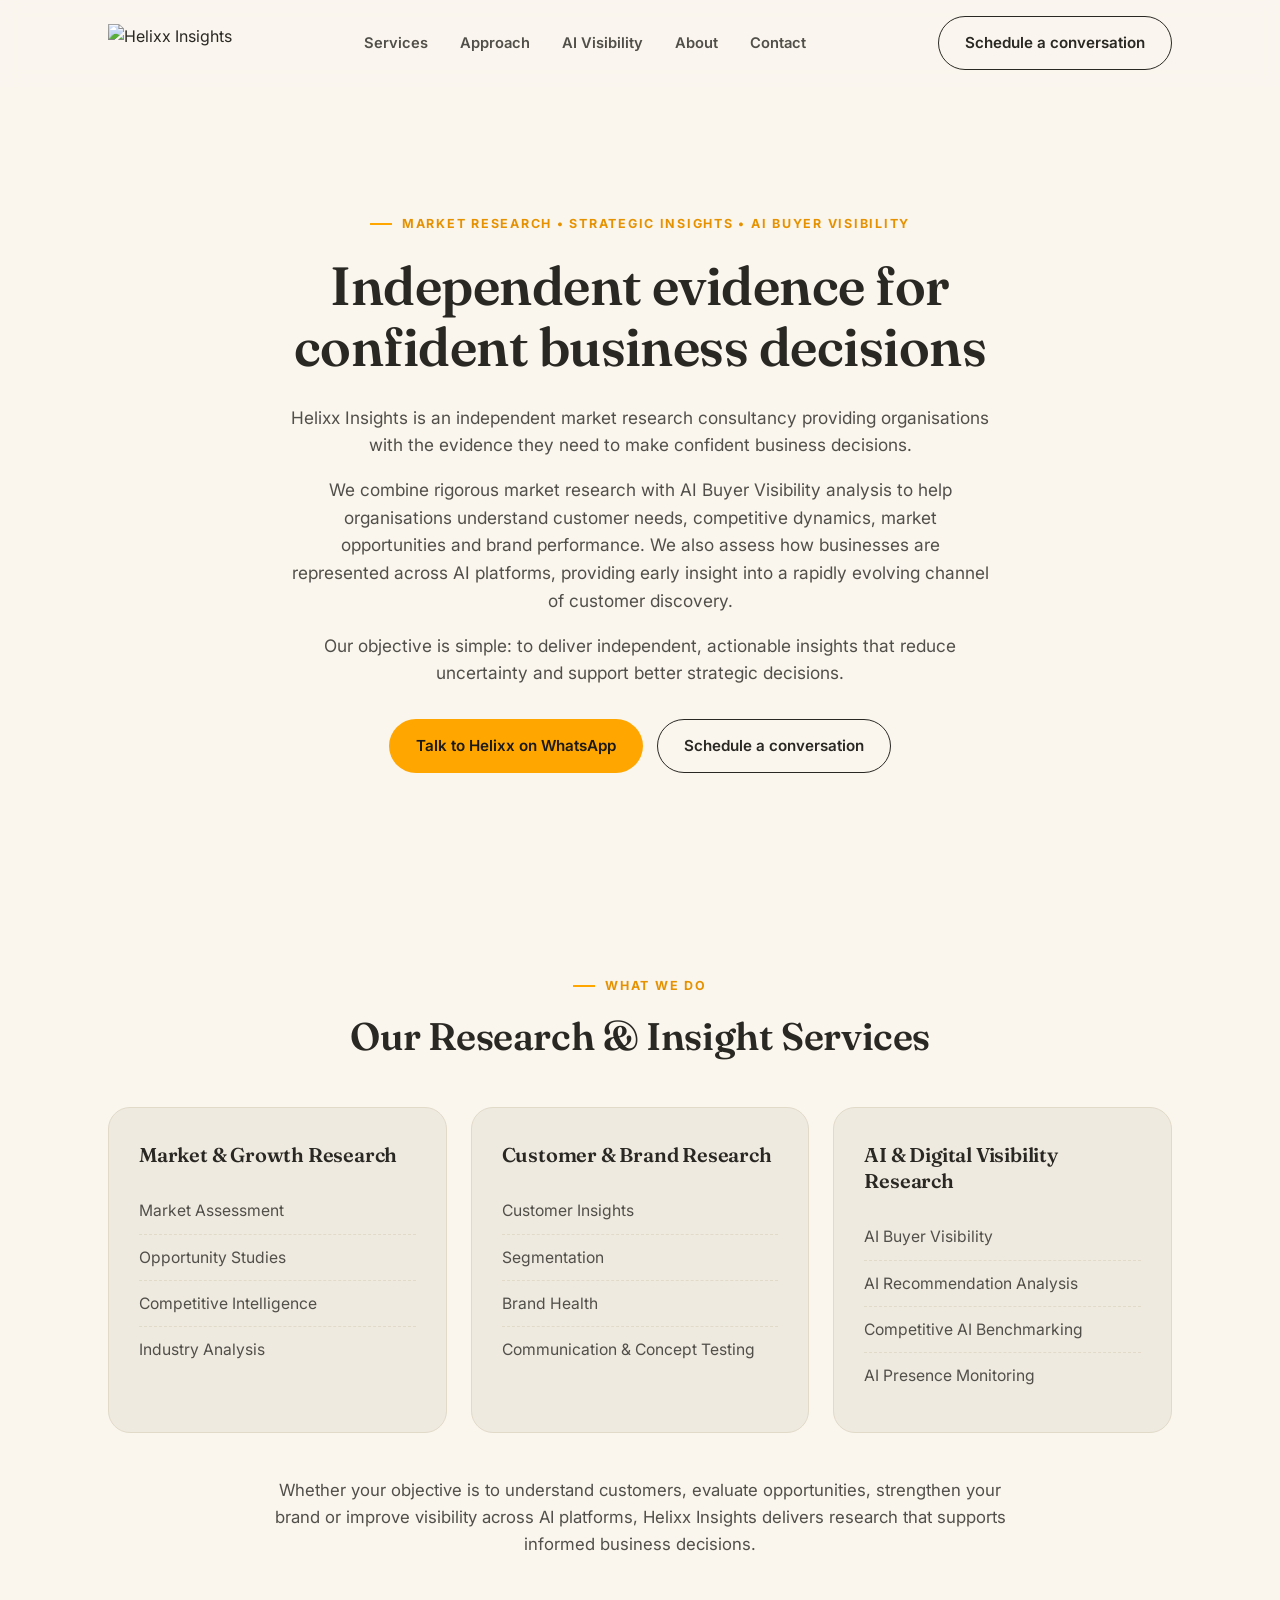
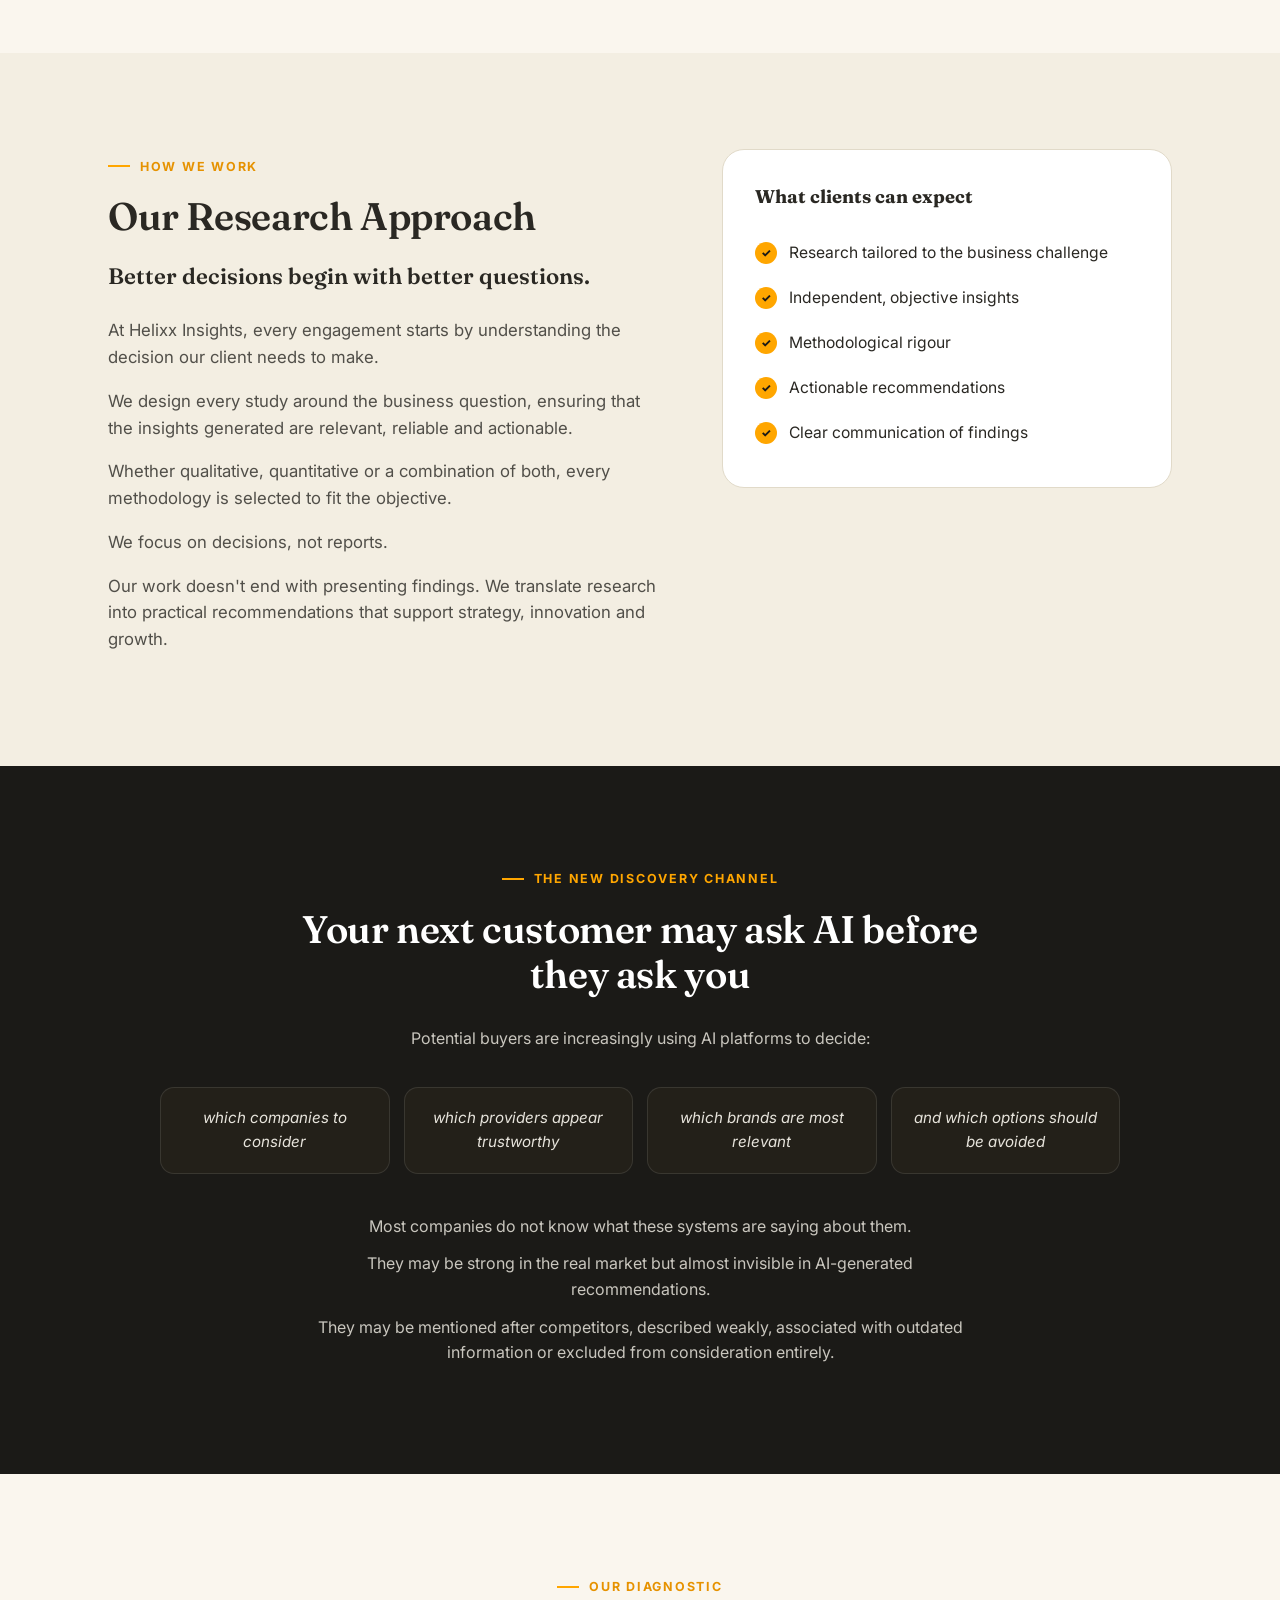
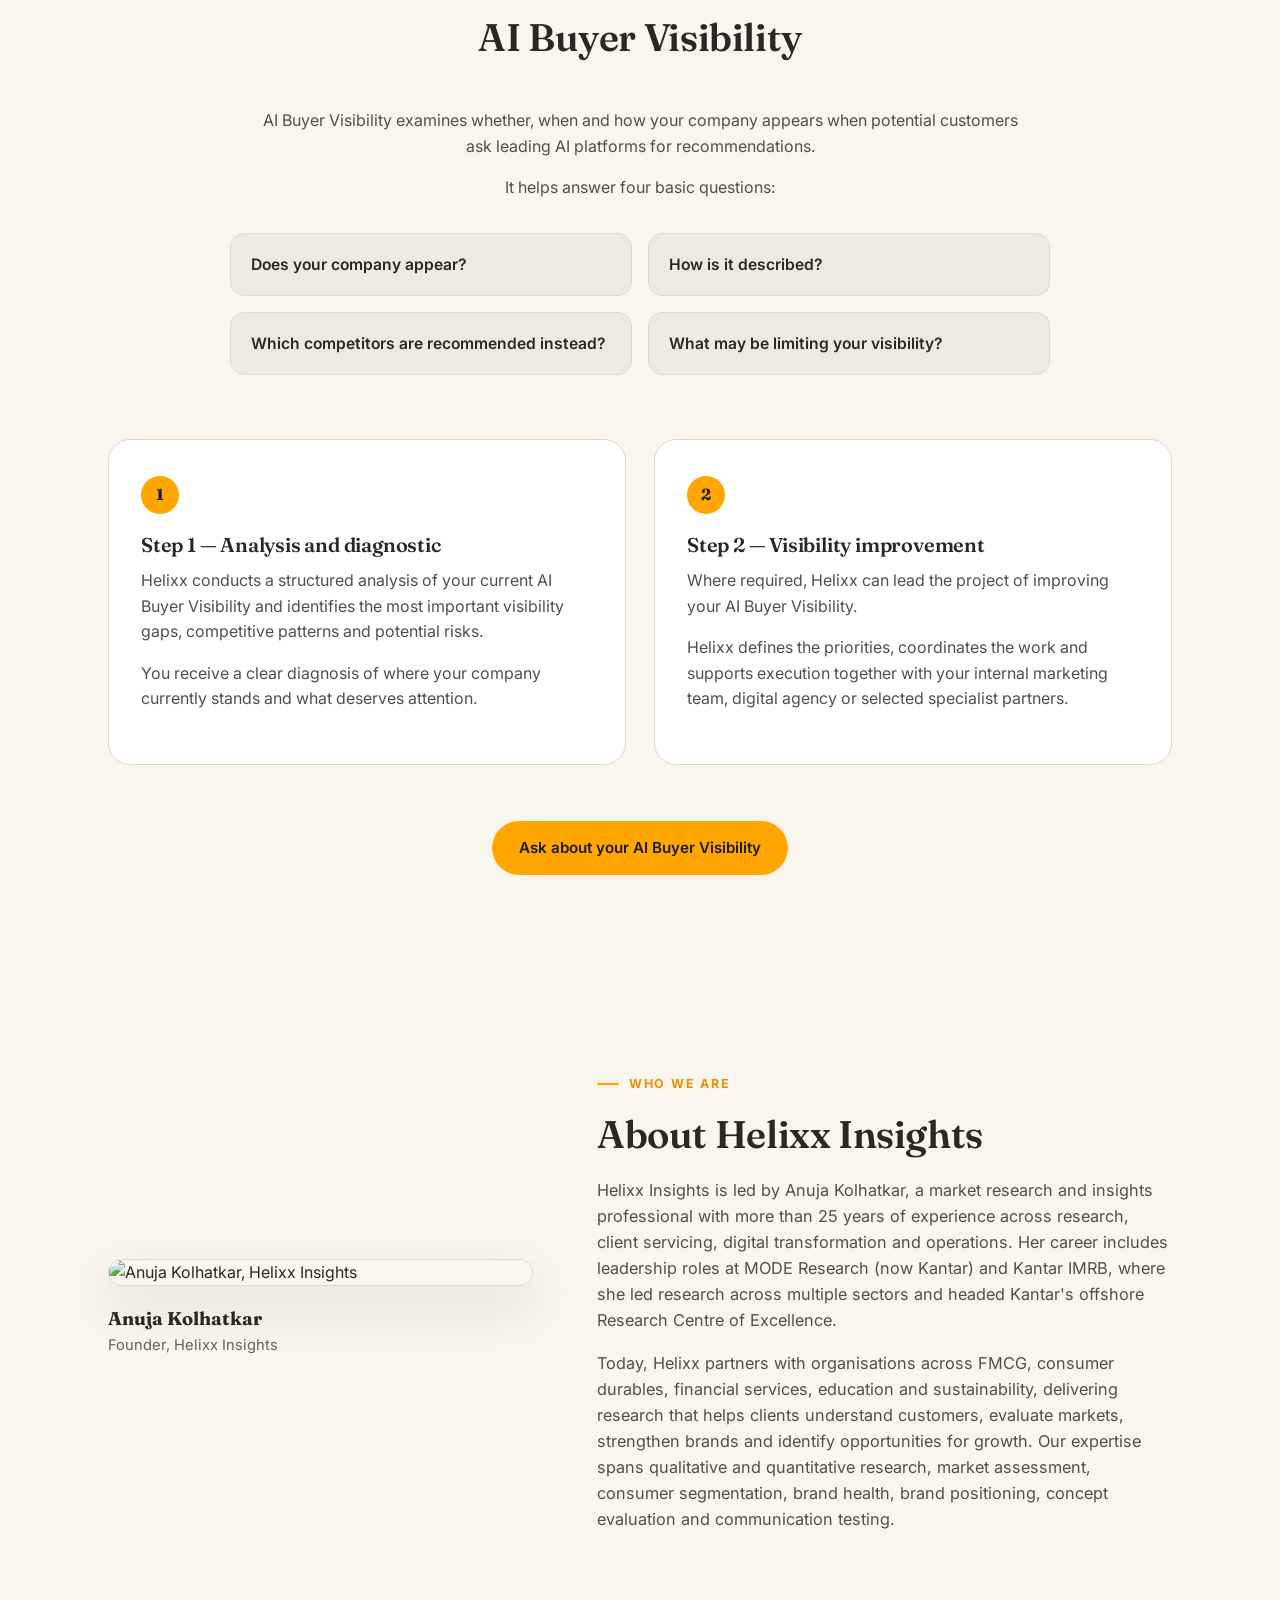
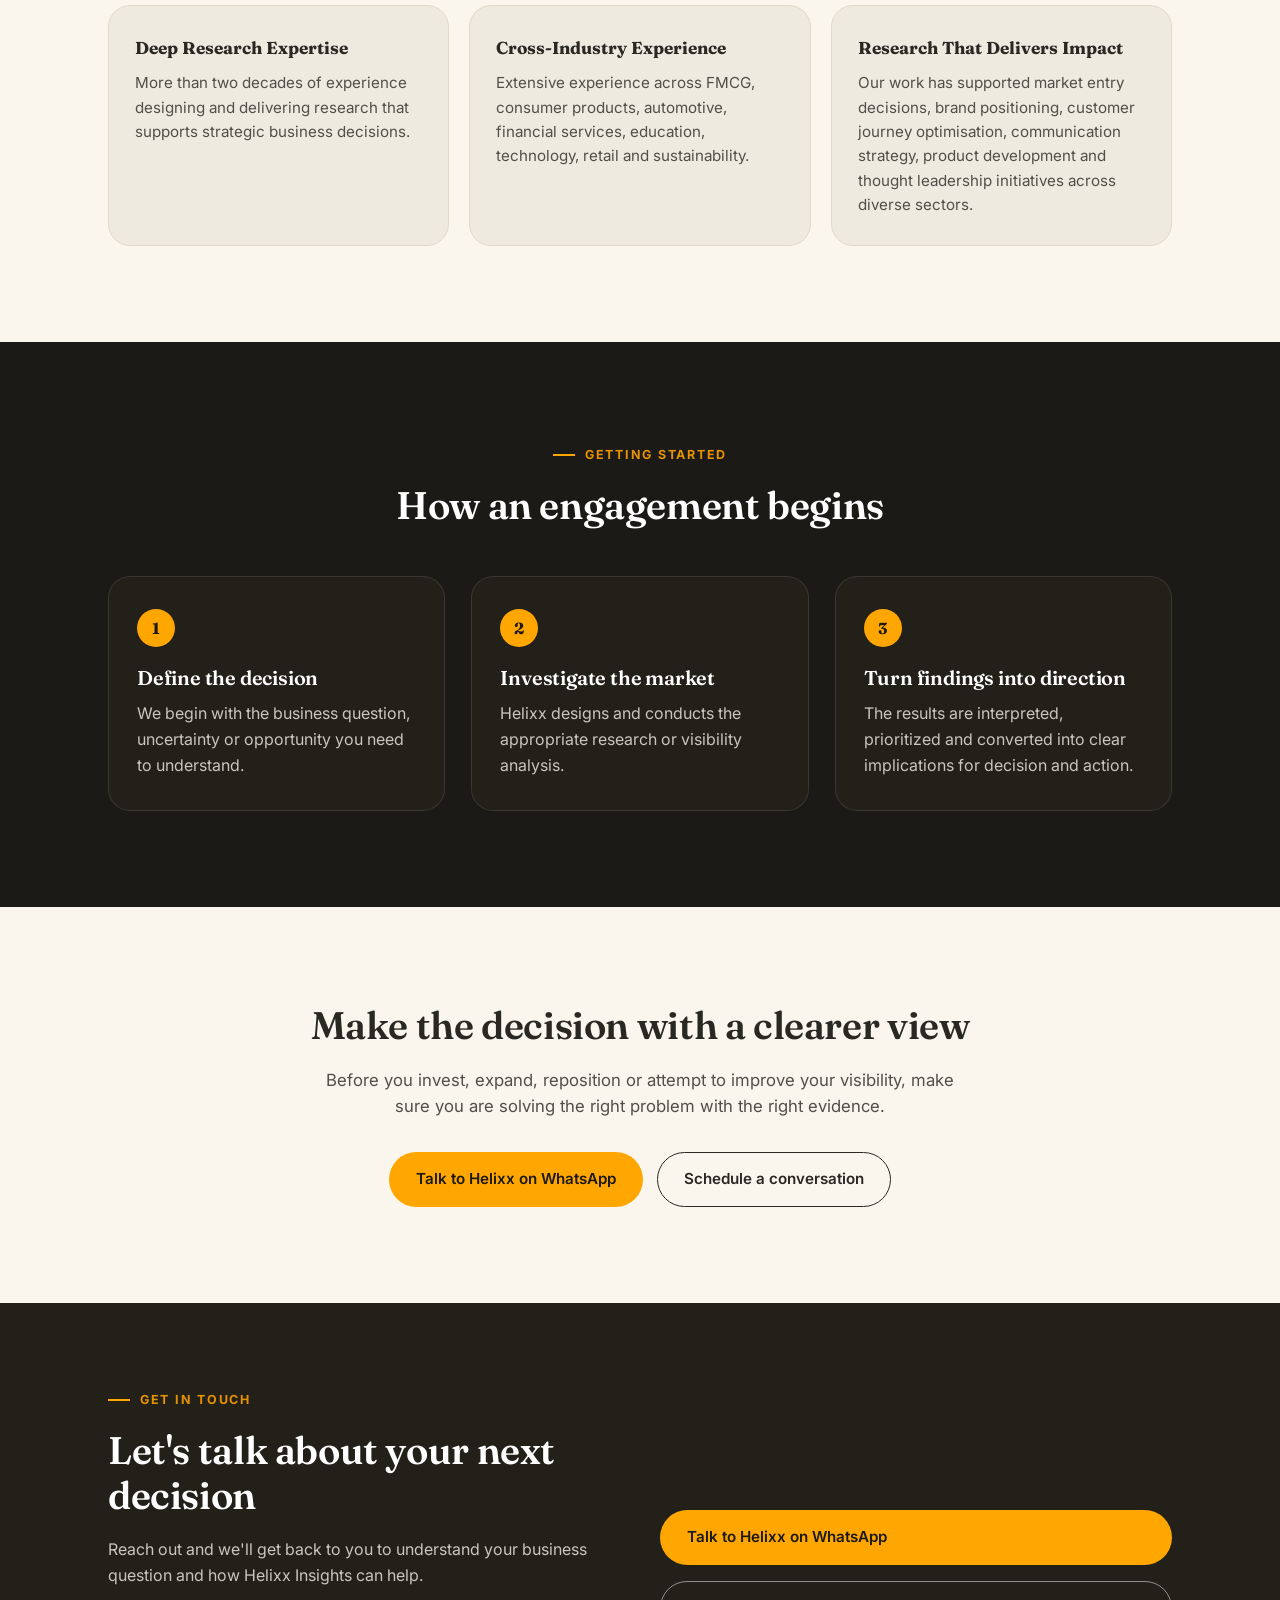
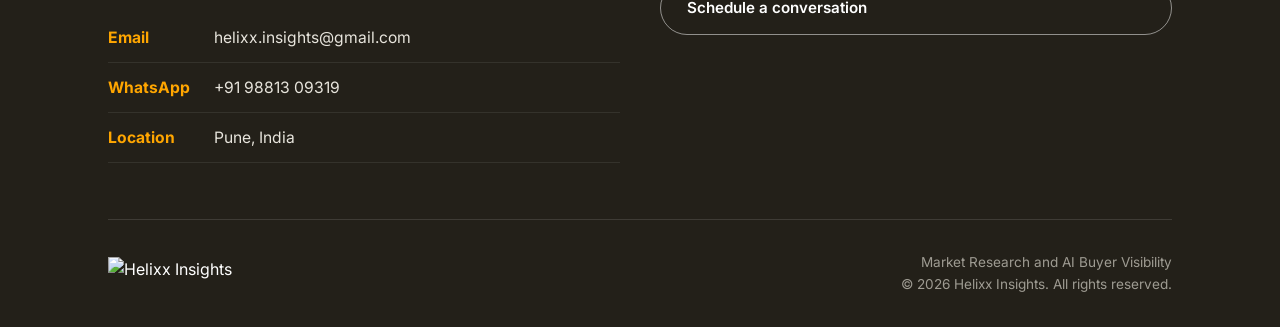
==== index.html @ 4aa741af "Add files via upload" ====
<!DOCTYPE html>
<html lang="en">
<head>
<meta charset="UTF-8">
<meta name="viewport" content="width=device-width, initial-scale=1.0">
<title>Helixx Insights — Market Research & AI Buyer Visibility</title>
<meta name="description" content="Helixx Insights is an independent market research consultancy providing organisations with the evidence they need to make confident business decisions.">
<link rel="icon" type="image/svg+xml" href="assets/logo-color.svg">
<link rel="preconnect" href="https://fonts.googleapis.com">
<link rel="preconnect" href="https://fonts.gstatic.com" crossorigin>
<link href="https://fonts.googleapis.com/css2?family=Fraunces:wght@500;600;700&family=Inter:wght@400;500;600;700&display=swap" rel="stylesheet">
<link rel="stylesheet" href="styles.css">
</head>
<body>

<header class="site-header" id="siteHeader">
  <nav class="nav">
    <a href="#home" class="nav-logo"><img src="assets/logo-color.svg" alt="Helixx Insights"></a>
    <ul class="nav-links" id="navLinks">
      <li><a href="#services">Services</a></li>
      <li><a href="#approach">Approach</a></li>
      <li><a href="#ai-visibility">AI Visibility</a></li>
      <li><a href="#about">About</a></li>
      <li><a href="#contact">Contact</a></li>
    </ul>
    <div class="nav-cta">
      <a href="#contact" class="btn btn-outline">Schedule a conversation</a>
      <button class="nav-toggle" id="navToggle" aria-label="Toggle menu"><span></span><span></span><span></span></button>
    </div>
  </nav>
</header>

<main>
  <!-- HERO -->
  <section class="hero section-pad" id="home">
    <div class="wrap">
      <div class="eyebrow center">Market Research • Strategic Insights • AI Buyer Visibility</div>
      <h1>Independent evidence for confident business decisions</h1>
      <div class="hero-lead">
        <p>Helixx Insights is an independent market research consultancy providing organisations with the evidence they need to make confident business decisions.</p>
        <p>We combine rigorous market research with AI Buyer Visibility analysis to help organisations understand customer needs, competitive dynamics, market opportunities and brand performance. We also assess how businesses are represented across AI platforms, providing early insight into a rapidly evolving channel of customer discovery.</p>
        <p>Our objective is simple: to deliver independent, actionable insights that reduce uncertainty and support better strategic decisions.</p>
      </div>
      <div class="cta-row">
        <a href="https://wa.me/919881309319" target="_blank" rel="noopener" class="btn btn-primary">Talk to Helixx on WhatsApp</a>
        <a href="#contact" class="btn btn-outline">Schedule a conversation</a>
      </div>
    </div>
  </section>

  <!-- SERVICES -->
  <section class="section-pad" id="services">
    <div class="wrap">
      <div class="section-head">
        <div class="eyebrow center">What we do</div>
        <h2>Our Research &amp; Insight Services</h2>
      </div>
      <div class="services-grid">
        <div class="service-card">
          <h3>Market &amp; Growth Research</h3>
          <ul>
            <li>Market Assessment</li>
            <li>Opportunity Studies</li>
            <li>Competitive Intelligence</li>
            <li>Industry Analysis</li>
          </ul>
        </div>
        <div class="service-card">
          <h3>Customer &amp; Brand Research</h3>
          <ul>
            <li>Customer Insights</li>
            <li>Segmentation</li>
            <li>Brand Health</li>
            <li>Communication &amp; Concept Testing</li>
          </ul>
        </div>
        <div class="service-card">
          <h3>AI &amp; Digital Visibility Research</h3>
          <ul>
            <li>AI Buyer Visibility</li>
            <li>AI Recommendation Analysis</li>
            <li>Competitive AI Benchmarking</li>
            <li>AI Presence Monitoring</li>
          </ul>
        </div>
      </div>
      <p class="services-note">Whether your objective is to understand customers, evaluate opportunities, strengthen your brand or improve visibility across AI platforms, Helixx Insights delivers research that supports informed business decisions.</p>
    </div>
  </section>

  <!-- APPROACH -->
  <section class="approach section-pad" id="approach">
    <div class="wrap approach-grid">
      <div class="approach-text">
        <div class="eyebrow">How we work</div>
        <h2>Our Research Approach</h2>
        <p class="lede">Better decisions begin with better questions.</p>
        <p>At Helixx Insights, every engagement starts by understanding the decision our client needs to make.</p>
        <p>We design every study around the business question, ensuring that the insights generated are relevant, reliable and actionable.</p>
        <p>Whether qualitative, quantitative or a combination of both, every methodology is selected to fit the objective.</p>
        <p>We focus on decisions, not reports.</p>
        <p>Our work doesn't end with presenting findings. We translate research into practical recommendations that support strategy, innovation and growth.</p>
      </div>
      <div class="checklist">
        <h4>What clients can expect</h4>
        <ul>
          <li><span class="check-dot">✓</span> Research tailored to the business challenge</li>
          <li><span class="check-dot">✓</span> Independent, objective insights</li>
          <li><span class="check-dot">✓</span> Methodological rigour</li>
          <li><span class="check-dot">✓</span> Actionable recommendations</li>
          <li><span class="check-dot">✓</span> Clear communication of findings</li>
        </ul>
      </div>
    </div>
  </section>

  <!-- AI PROVOCATION -->
  <section class="ai-provoke section-pad">
    <div class="wrap">
      <div class="eyebrow center">The new discovery channel</div>
      <h2>Your next customer may ask AI before they ask you</h2>
      <p>Potential buyers are increasingly using AI platforms to decide:</p>
      <ul class="ai-buyer-qs">
        <li>which companies to consider</li>
        <li>which providers appear trustworthy</li>
        <li>which brands are most relevant</li>
        <li>and which options should be avoided</li>
      </ul>
      <p>Most companies do not know what these systems are saying about them.</p>
      <p>They may be strong in the real market but almost invisible in AI-generated recommendations.</p>
      <p>They may be mentioned after competitors, described weakly, associated with outdated information or excluded from consideration entirely.</p>
    </div>
  </section>

  <!-- AI BUYER VISIBILITY -->
  <section class="ai-visibility section-pad" id="ai-visibility">
    <div class="wrap">
      <div class="section-head">
        <div class="eyebrow center">Our diagnostic</div>
        <h2>AI Buyer Visibility</h2>
      </div>
      <div class="ai-lead">
        <p>AI Buyer Visibility examines whether, when and how your company appears when potential customers ask leading AI platforms for recommendations.</p>
        <p>It helps answer four basic questions:</p>
      </div>
      <ul class="ai-questions">
        <li>Does your company appear?</li>
        <li>How is it described?</li>
        <li>Which competitors are recommended instead?</li>
        <li>What may be limiting your visibility?</li>
      </ul>
      <div class="steps">
        <div class="step-card">
          <div class="step-num">1</div>
          <h3>Step 1 — Analysis and diagnostic</h3>
          <p>Helixx conducts a structured analysis of your current AI Buyer Visibility and identifies the most important visibility gaps, competitive patterns and potential risks.</p>
          <p>You receive a clear diagnosis of where your company currently stands and what deserves attention.</p>
        </div>
        <div class="step-card">
          <div class="step-num">2</div>
          <h3>Step 2 — Visibility improvement</h3>
          <p>Where required, Helixx can lead the project of improving your AI Buyer Visibility.</p>
          <p>Helixx defines the priorities, coordinates the work and supports execution together with your internal marketing team, digital agency or selected specialist partners.</p>
        </div>
      </div>
      <div class="ai-cta">
        <a href="#contact" class="btn btn-primary">Ask about your AI Buyer Visibility</a>
      </div>
    </div>
  </section>

  <!-- ABOUT -->
  <section class="section-pad" id="about">
    <div class="wrap">
      <div class="about-grid">
        <div>
          <div class="about-photo">
            <img src="assets/anuja.jpg" alt="Anuja Kolhatkar, Helixx Insights">
          </div>
          <div class="about-name">Anuja Kolhatkar</div>
          <div class="about-role">Founder, Helixx Insights</div>
        </div>
        <div class="about-text">
          <div class="eyebrow">Who we are</div>
          <h2>About Helixx Insights</h2>
          <p>Helixx Insights is led by Anuja Kolhatkar, a market research and insights professional with more than 25 years of experience across research, client servicing, digital transformation and operations. Her career includes leadership roles at MODE Research (now Kantar) and Kantar IMRB, where she led research across multiple sectors and headed Kantar's offshore Research Centre of Excellence.</p>
          <p>Today, Helixx partners with organisations across FMCG, consumer durables, financial services, education and sustainability, delivering research that helps clients understand customers, evaluate markets, strengthen brands and identify opportunities for growth. Our expertise spans qualitative and quantitative research, market assessment, consumer segmentation, brand health, brand positioning, concept evaluation and communication testing.</p>
        </div>
      </div>

      <div class="differentiators">
        <div class="diff-card">
          <h4>Deep Research Expertise</h4>
          <p>More than two decades of experience designing and delivering research that supports strategic business decisions.</p>
        </div>
        <div class="diff-card">
          <h4>Cross-Industry Experience</h4>
          <p>Extensive experience across FMCG, consumer products, automotive, financial services, education, technology, retail and sustainability.</p>
        </div>
        <div class="diff-card">
          <h4>Research That Delivers Impact</h4>
          <p>Our work has supported market entry decisions, brand positioning, customer journey optimisation, communication strategy, product development and thought leadership initiatives across diverse sectors.</p>
        </div>
      </div>
    </div>
  </section>

  <!-- ENGAGEMENT -->
  <section class="engagement section-pad">
    <div class="wrap">
      <div class="section-head">
        <div class="eyebrow center">Getting started</div>
        <h2>How an engagement begins</h2>
      </div>
      <div class="engage-grid">
        <div class="engage-card">
          <div class="step-num">1</div>
          <h3>Define the decision</h3>
          <p>We begin with the business question, uncertainty or opportunity you need to understand.</p>
        </div>
        <div class="engage-card">
          <div class="step-num">2</div>
          <h3>Investigate the market</h3>
          <p>Helixx designs and conducts the appropriate research or visibility analysis.</p>
        </div>
        <div class="engage-card">
          <div class="step-num">3</div>
          <h3>Turn findings into direction</h3>
          <p>The results are interpreted, prioritized and converted into clear implications for decision and action.</p>
        </div>
      </div>
    </div>
  </section>

  <!-- FINAL CTA -->
  <section class="section-pad final-cta">
    <div class="wrap">
      <h2>Make the decision with a clearer view</h2>
      <p>Before you invest, expand, reposition or attempt to improve your visibility, make sure you are solving the right problem with the right evidence.</p>
      <div class="cta-row">
        <a href="https://wa.me/919881309319" target="_blank" rel="noopener" class="btn btn-primary">Talk to Helixx on WhatsApp</a>
        <a href="#contact" class="btn btn-outline">Schedule a conversation</a>
      </div>
    </div>
  </section>
</main>

<!-- CONTACT / FOOTER -->
<section id="contact">
  <div class="wrap">
    <div class="contact-inner">
      <div class="contact-info">
        <div class="eyebrow">Get in touch</div>
        <h2>Let's talk about your next decision</h2>
        <p>Reach out and we'll get back to you to understand your business question and how Helixx Insights can help.</p>
        <ul class="contact-list">
          <li><span class="label">Email</span> helixx.insights@gmail.com</li>
          <li><span class="label">WhatsApp</span> +91 98813 09319</li>
          <li><span class="label">Location</span> Pune, India</li>
        </ul>
      </div>
      <div class="contact-ctas">
        <a href="https://wa.me/919881309319" target="_blank" rel="noopener" class="btn btn-primary">Talk to Helixx on WhatsApp</a>
        <a href="mailto:helixx.insights@gmail.com" class="btn btn-outline-light">Schedule a conversation</a>
      </div>
    </div>
    <footer class="site-footer">
      <img src="assets/logo-white.svg" alt="Helixx Insights">
      <div class="footer-meta">
        <p>Market Research and AI Buyer Visibility</p>
        <p>© 2026 Helixx Insights. All rights reserved.</p>
      </div>
    </footer>
  </div>
</section>

<script src="script.js"></script>
</body>
</html>
---- styles.css ----
/* ===== Helixx Insights — Site Styles ===== */

:root{
  --cream:#FAF6EE;
  --cream-2:#F3EEE2;
  --card:#EFEAE0;
  --dark:#1B1A17;
  --dark-2:#232019;
  --orange:#FFA600;
  --orange-deep:#E69200;
  --gray:#616161;
  --ink:#2A2823;
  --ink-soft:#514F49;
  --border:#E1DAC9;
  --white:#FFFFFF;
  --radius:14px;
  --radius-lg:22px;
  --maxw:1120px;
  --serif:'Fraunces', 'Playfair Display', Georgia, serif;
  --sans:'Inter', -apple-system, BlinkMacSystemFont, 'Segoe UI', sans-serif;
}

*{box-sizing:border-box;}
html{scroll-behavior:smooth;}
body{
  margin:0;
  font-family:var(--sans);
  color:var(--ink);
  background:var(--cream);
  line-height:1.6;
  -webkit-font-smoothing:antialiased;
}
img{max-width:100%;display:block;}
a{color:inherit;text-decoration:none;}
ul{margin:0;padding:0;list-style:none;}
.wrap{max-width:var(--maxw);margin:0 auto;padding:0 28px;}
section{position:relative;}

h1,h2,h3{
  font-family:var(--serif);
  font-weight:600;
  color:var(--ink);
  margin:0 0 .5em;
  letter-spacing:-0.01em;
}
h1{font-size:clamp(2.2rem,4.2vw,3.4rem);line-height:1.12;}
h2{font-size:clamp(1.7rem,3vw,2.5rem);line-height:1.18;}
h3{font-size:1.25rem;line-height:1.3;}
p{margin:0 0 1em;color:var(--ink-soft);}
.section-pad{padding:96px 0;}
@media (max-width:768px){.section-pad{padding:64px 0;}}

/* Eyebrow label */
.eyebrow{
  display:inline-flex;
  align-items:center;
  gap:10px;
  font-size:.78rem;
  font-weight:700;
  letter-spacing:.14em;
  text-transform:uppercase;
  color:var(--orange-deep);
  margin-bottom:18px;
}
.eyebrow::before{
  content:"";
  width:22px;height:2px;
  background:var(--orange);
  display:inline-block;
}
.eyebrow.center{justify-content:center;}
.section-head{max-width:720px;margin:0 auto 48px;text-align:center;}
.section-head.left{margin:0 0 48px;text-align:left;}

/* Buttons */
.btn{
  display:inline-flex;
  align-items:center;
  gap:8px;
  padding:14px 26px;
  border-radius:999px;
  font-weight:600;
  font-size:.95rem;
  cursor:pointer;
  border:1.5px solid transparent;
  transition:transform .15s ease, box-shadow .15s ease, background .15s ease, color .15s ease;
  white-space:nowrap;
}
.btn:hover{transform:translateY(-2px);}
.btn-primary{background:var(--orange);color:var(--dark);}
.btn-primary:hover{background:var(--orange-deep);box-shadow:0 8px 20px rgba(255,166,0,.35);}
.btn-outline{background:transparent;border-color:var(--ink);color:var(--ink);}
.btn-outline:hover{background:var(--ink);color:var(--white);}
.btn-outline-light{background:transparent;border-color:rgba(255,255,255,.5);color:var(--white);}
.btn-outline-light:hover{background:var(--white);color:var(--dark);}
.cta-row{display:flex;gap:14px;flex-wrap:wrap;margin-top:32px;}

/* ===== Header ===== */
.site-header{
  position:sticky;top:0;z-index:100;
  background:rgba(250,246,238,.9);
  backdrop-filter:blur(10px);
  border-bottom:1px solid transparent;
  transition:border-color .2s ease, box-shadow .2s ease;
}
.site-header.scrolled{
  border-color:var(--border);
  box-shadow:0 4px 20px rgba(0,0,0,.04);
}
.nav{
  display:flex;align-items:center;justify-content:space-between;
  padding:16px 28px;max-width:var(--maxw);margin:0 auto;
}
.nav-logo img{height:38px;width:auto;}
.nav-links{display:flex;align-items:center;gap:32px;}
.nav-links a{
  font-size:.92rem;font-weight:600;color:var(--ink-soft);
  transition:color .15s ease;
}
.nav-links a:hover{color:var(--orange-deep);}
.nav-cta{display:flex;align-items:center;gap:12px;}
.nav-toggle{display:none;background:none;border:none;cursor:pointer;padding:6px;}
.nav-toggle span{display:block;width:24px;height:2px;background:var(--ink);margin:5px 0;transition:.2s;}

@media (max-width:920px){
  .nav-links{
    position:fixed;top:70px;left:0;right:0;
    background:var(--cream);
    flex-direction:column;align-items:flex-start;
    padding:20px 28px;gap:18px;
    border-bottom:1px solid var(--border);
    transform:translateY(-130%);
    transition:transform .25s ease;
    z-index:99;
  }
  .nav-links.open{transform:translateY(0);}
  .nav-toggle{display:block;}
  .nav-cta .btn-outline{display:none;}
}

/* ===== Hero ===== */
.hero{padding:120px 0 100px;text-align:center;}
.hero .eyebrow{margin-bottom:22px;}
.hero h1{max-width:820px;margin-left:auto;margin-right:auto;}
.hero-lead{max-width:700px;margin:0 auto;}
.hero-lead p{font-size:1.08rem;}
.hero .cta-row{justify-content:center;}

/* ===== Services ===== */
.services-grid{
  display:grid;grid-template-columns:repeat(3,1fr);gap:24px;margin-bottom:44px;
}
@media (max-width:900px){.services-grid{grid-template-columns:1fr;}}
.service-card{
  background:var(--card);
  border:1px solid var(--border);
  border-radius:var(--radius-lg);
  padding:34px 30px;
}
.service-card h3{margin-bottom:20px;}
.service-card ul li{
  padding:10px 0;
  border-bottom:1px dashed var(--border);
  color:var(--ink-soft);
  font-size:.98rem;
}
.service-card ul li:last-child{border-bottom:none;}
.services-note{text-align:center;max-width:760px;margin:0 auto;font-size:1.05rem;color:var(--ink-soft);}

/* ===== Approach ===== */
.approach{background:var(--cream-2);}
.approach-grid{display:grid;grid-template-columns:1.1fr .9fr;gap:64px;align-items:start;}
@media (max-width:860px){.approach-grid{grid-template-columns:1fr;gap:40px;}}
.approach-text p{font-size:1.05rem;}
.approach-text p.lede{font-family:var(--serif);font-size:1.4rem;color:var(--ink);font-weight:600;}
.checklist{background:var(--white);border:1px solid var(--border);border-radius:var(--radius-lg);padding:32px;}
.checklist h4{font-family:var(--serif);font-size:1.15rem;margin:0 0 18px;}
.checklist li{
  display:flex;align-items:flex-start;gap:12px;
  padding:10px 0;font-size:.98rem;color:var(--ink);
}
.check-dot{
  flex:none;width:22px;height:22px;border-radius:50%;
  background:var(--orange);color:var(--dark);
  display:flex;align-items:center;justify-content:center;
  font-size:.72rem;font-weight:800;margin-top:2px;
}

/* ===== AI provocation section (dark) ===== */
.ai-provoke{
  background:var(--dark);color:var(--white);
  text-align:center;
}
.ai-provoke h2{color:var(--white);max-width:760px;margin:0 auto 28px;}
.ai-provoke .eyebrow{color:var(--orange);}
.ai-buyer-qs{
  display:grid;grid-template-columns:repeat(4,1fr);gap:14px;
  max-width:960px;margin:36px auto 40px;
}
@media (max-width:860px){.ai-buyer-qs{grid-template-columns:repeat(2,1fr);}}
.ai-buyer-qs li{
  background:var(--dark-2);border:1px solid rgba(255,255,255,.1);
  border-radius:var(--radius);padding:18px 16px;
  font-size:.95rem;color:#E7E4DC;font-style:italic;
}
.ai-provoke p{color:#C9C6BE;max-width:680px;margin:0 auto 12px;}

/* ===== AI Buyer Visibility (light) ===== */
.ai-visibility{padding-top:96px;}
.ai-lead{max-width:760px;margin:0 auto 20px;text-align:center;}
.ai-questions{
  display:grid;grid-template-columns:repeat(2,1fr);gap:16px;
  max-width:820px;margin:32px auto 64px;
}
@media (max-width:700px){.ai-questions{grid-template-columns:1fr;}}
.ai-questions li{
  background:var(--card);border:1px solid var(--border);
  border-radius:var(--radius);padding:18px 20px;font-weight:600;font-size:.98rem;
}
.steps{display:grid;grid-template-columns:1fr 1fr;gap:28px;}
@media (max-width:800px){.steps{grid-template-columns:1fr;}}
.step-card{
  background:var(--white);border:1px solid var(--border);
  border-radius:var(--radius-lg);padding:36px 32px;position:relative;
}
.step-num{
  width:38px;height:38px;border-radius:50%;background:var(--orange);
  color:var(--dark);font-family:var(--serif);font-weight:700;
  display:flex;align-items:center;justify-content:center;margin-bottom:18px;
}
.ai-cta{text-align:center;margin-top:56px;}

/* ===== About ===== */
.about-grid{
  display:grid;grid-template-columns:.85fr 1.15fr;gap:64px;align-items:center;
}
@media (max-width:860px){.about-grid{grid-template-columns:1fr;gap:36px;}}
.about-photo{
  border-radius:var(--radius-lg);overflow:hidden;
  border:1px solid var(--border);
  box-shadow:0 20px 50px rgba(27,26,23,.12);
}
.about-photo img{width:100%;height:auto;object-fit:cover;}
.about-name{font-family:var(--serif);font-weight:700;font-size:1.15rem;margin-top:18px;}
.about-role{color:var(--gray);font-size:.92rem;}
.about-text p{font-size:1.02rem;}
.differentiators{
  display:grid;grid-template-columns:repeat(3,1fr);gap:20px;margin-top:56px;
}
@media (max-width:860px){.differentiators{grid-template-columns:1fr;}}
.diff-card{
  background:var(--card);border:1px solid var(--border);
  border-radius:var(--radius-lg);padding:28px 26px;
}
.diff-card h4{font-family:var(--serif);font-size:1.08rem;margin:0 0 10px;}
.diff-card p{font-size:.95rem;margin:0;}

/* ===== Engagement process ===== */
.engagement{background:var(--dark);color:var(--white);}
.engagement h2{color:var(--white);}
.engage-grid{
  display:grid;grid-template-columns:repeat(3,1fr);gap:26px;margin-top:20px;
}
@media (max-width:860px){.engage-grid{grid-template-columns:1fr;}}
.engage-card{
  background:var(--dark-2);border:1px solid rgba(255,255,255,.1);
  border-radius:var(--radius-lg);padding:32px 28px;
}
.engage-card .step-num{background:var(--orange);}
.engage-card h3{color:var(--white);}
.engage-card p{color:#C9C6BE;margin:0;}

/* ===== Final CTA ===== */
.final-cta{text-align:center;}
.final-cta h2{max-width:760px;margin:0 auto 18px;}
.final-cta p{max-width:640px;margin:0 auto;font-size:1.05rem;}
.final-cta .cta-row{justify-content:center;}

/* ===== Contact / Footer ===== */
#contact{background:var(--dark-2);color:var(--white);padding:80px 0 0;}
.contact-inner{
  display:grid;grid-template-columns:1fr 1fr;gap:40px;
  border-bottom:1px solid rgba(255,255,255,.12);
  padding-bottom:56px;
}
@media (max-width:800px){.contact-inner{grid-template-columns:1fr;}}
.contact-info h2{color:var(--white);}
.contact-info p{color:#C9C6BE;}
.contact-list{margin-top:24px;}
.contact-list li{
  padding:12px 0;border-bottom:1px solid rgba(255,255,255,.08);
  display:flex;gap:10px;font-size:.98rem;color:#E7E4DC;
}
.contact-list li span.label{color:var(--orange);font-weight:700;min-width:96px;}
.contact-ctas{display:flex;flex-direction:column;gap:16px;justify-content:center;}
footer.site-footer{
  padding:32px 0;
  display:flex;align-items:center;justify-content:space-between;
  flex-wrap:wrap;gap:16px;
}
footer.site-footer img{height:34px;}
.footer-meta{color:#9E9B92;font-size:.85rem;text-align:right;}
.footer-meta p{margin:0;color:#9E9B92;}

@media (max-width:600px){
  footer.site-footer{flex-direction:column;text-align:center;}
  .footer-meta{text-align:center;}
}
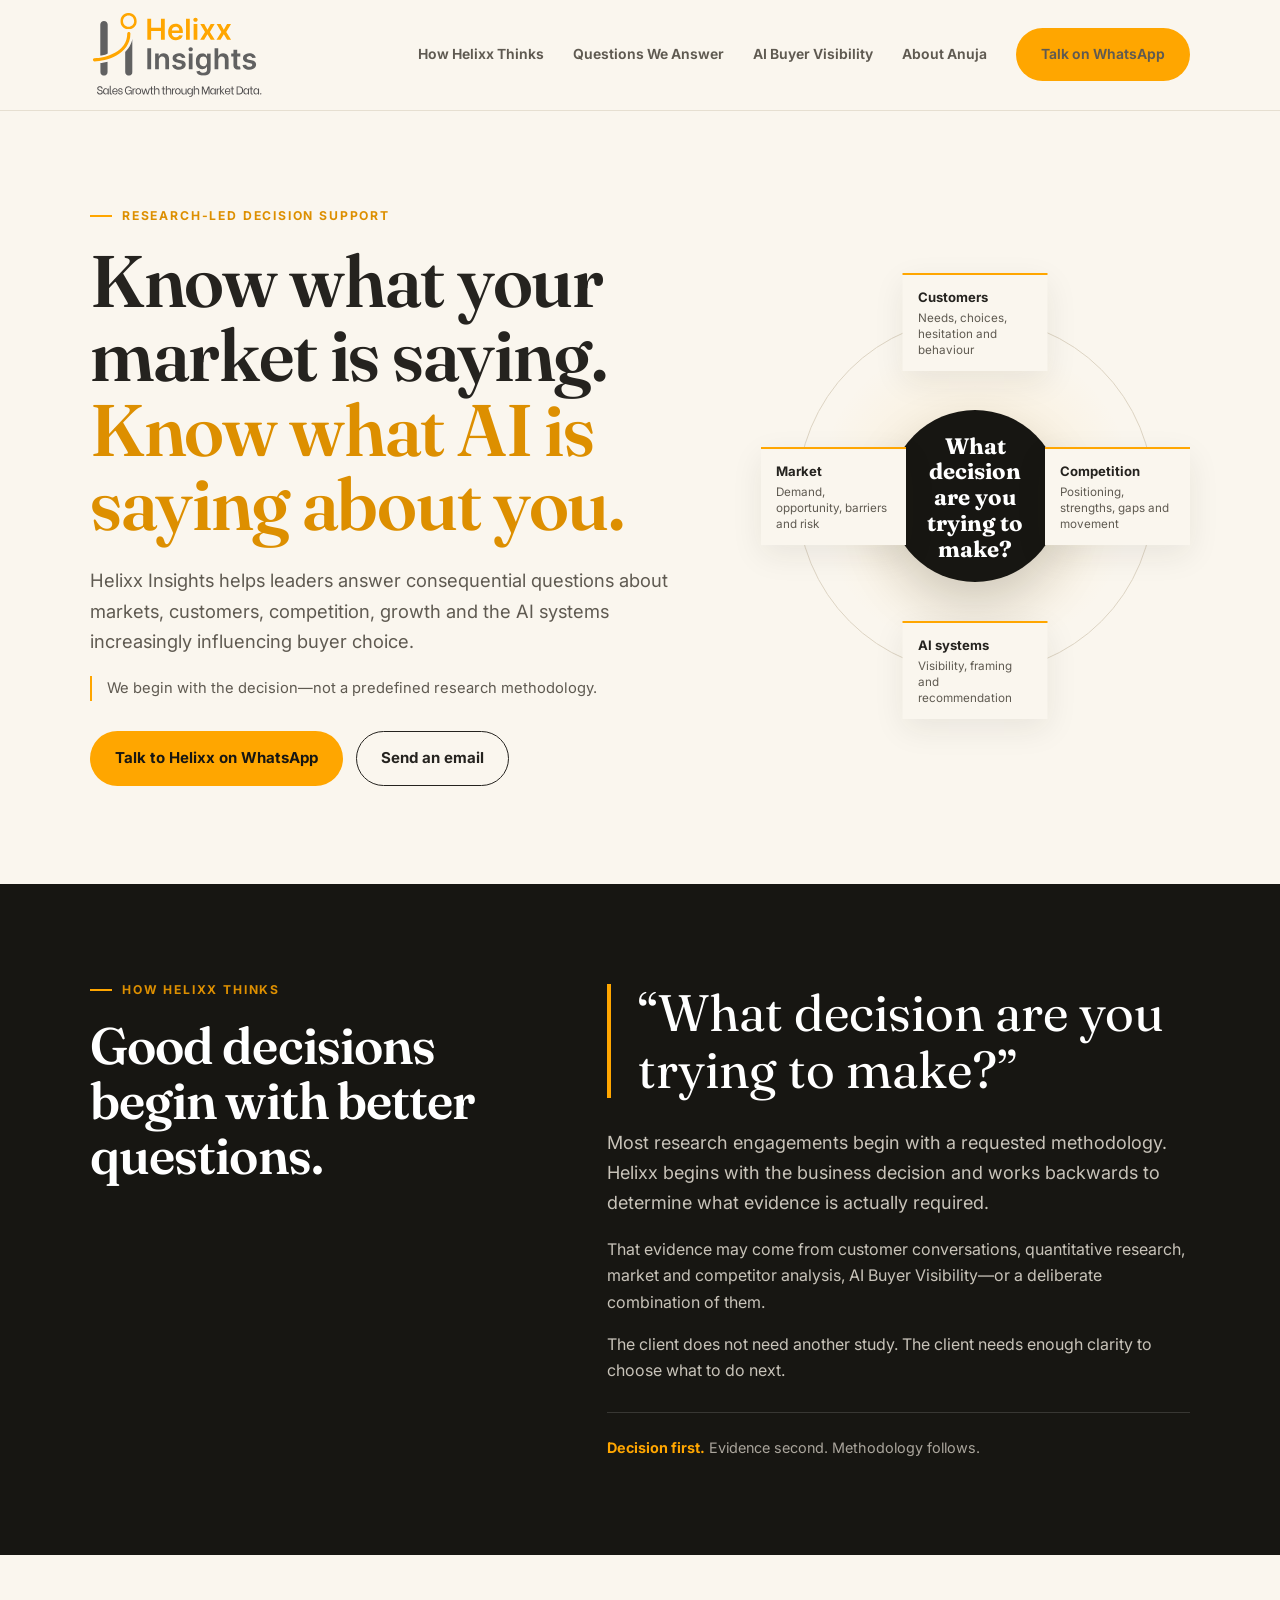
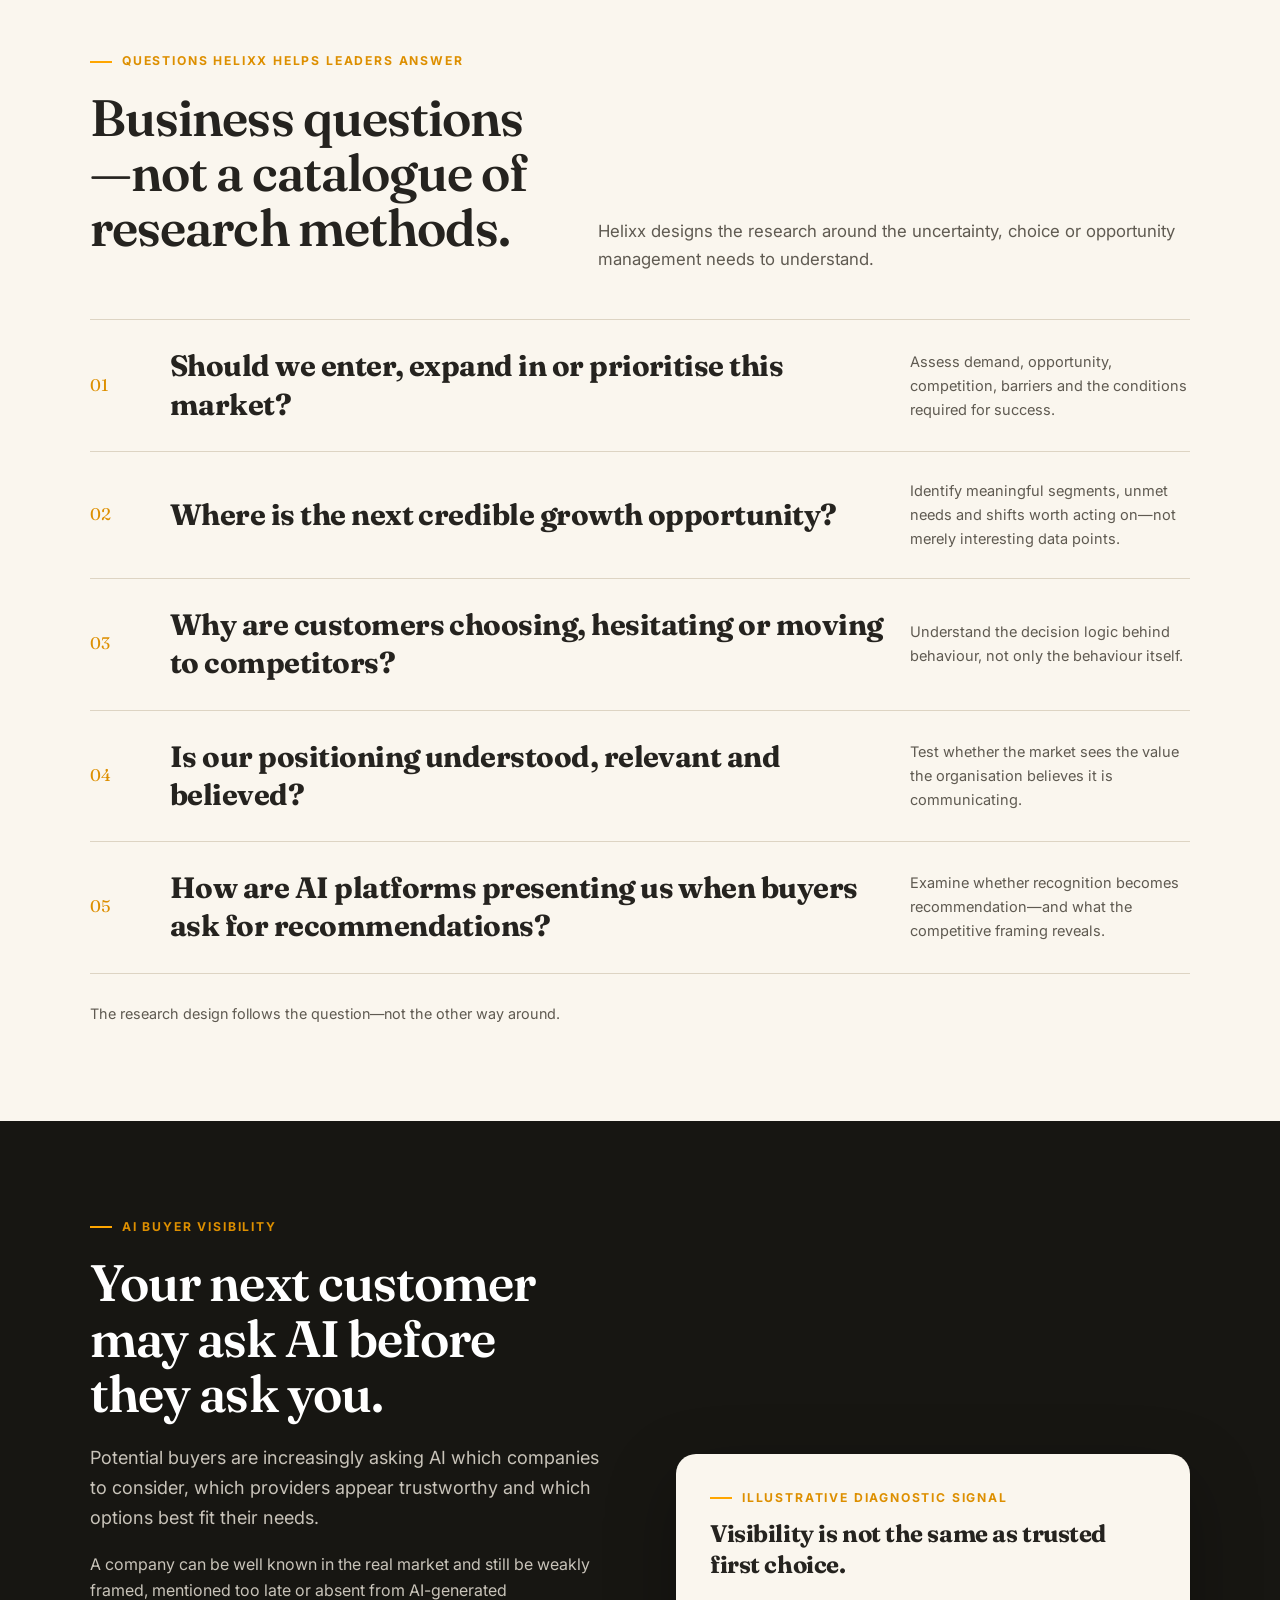
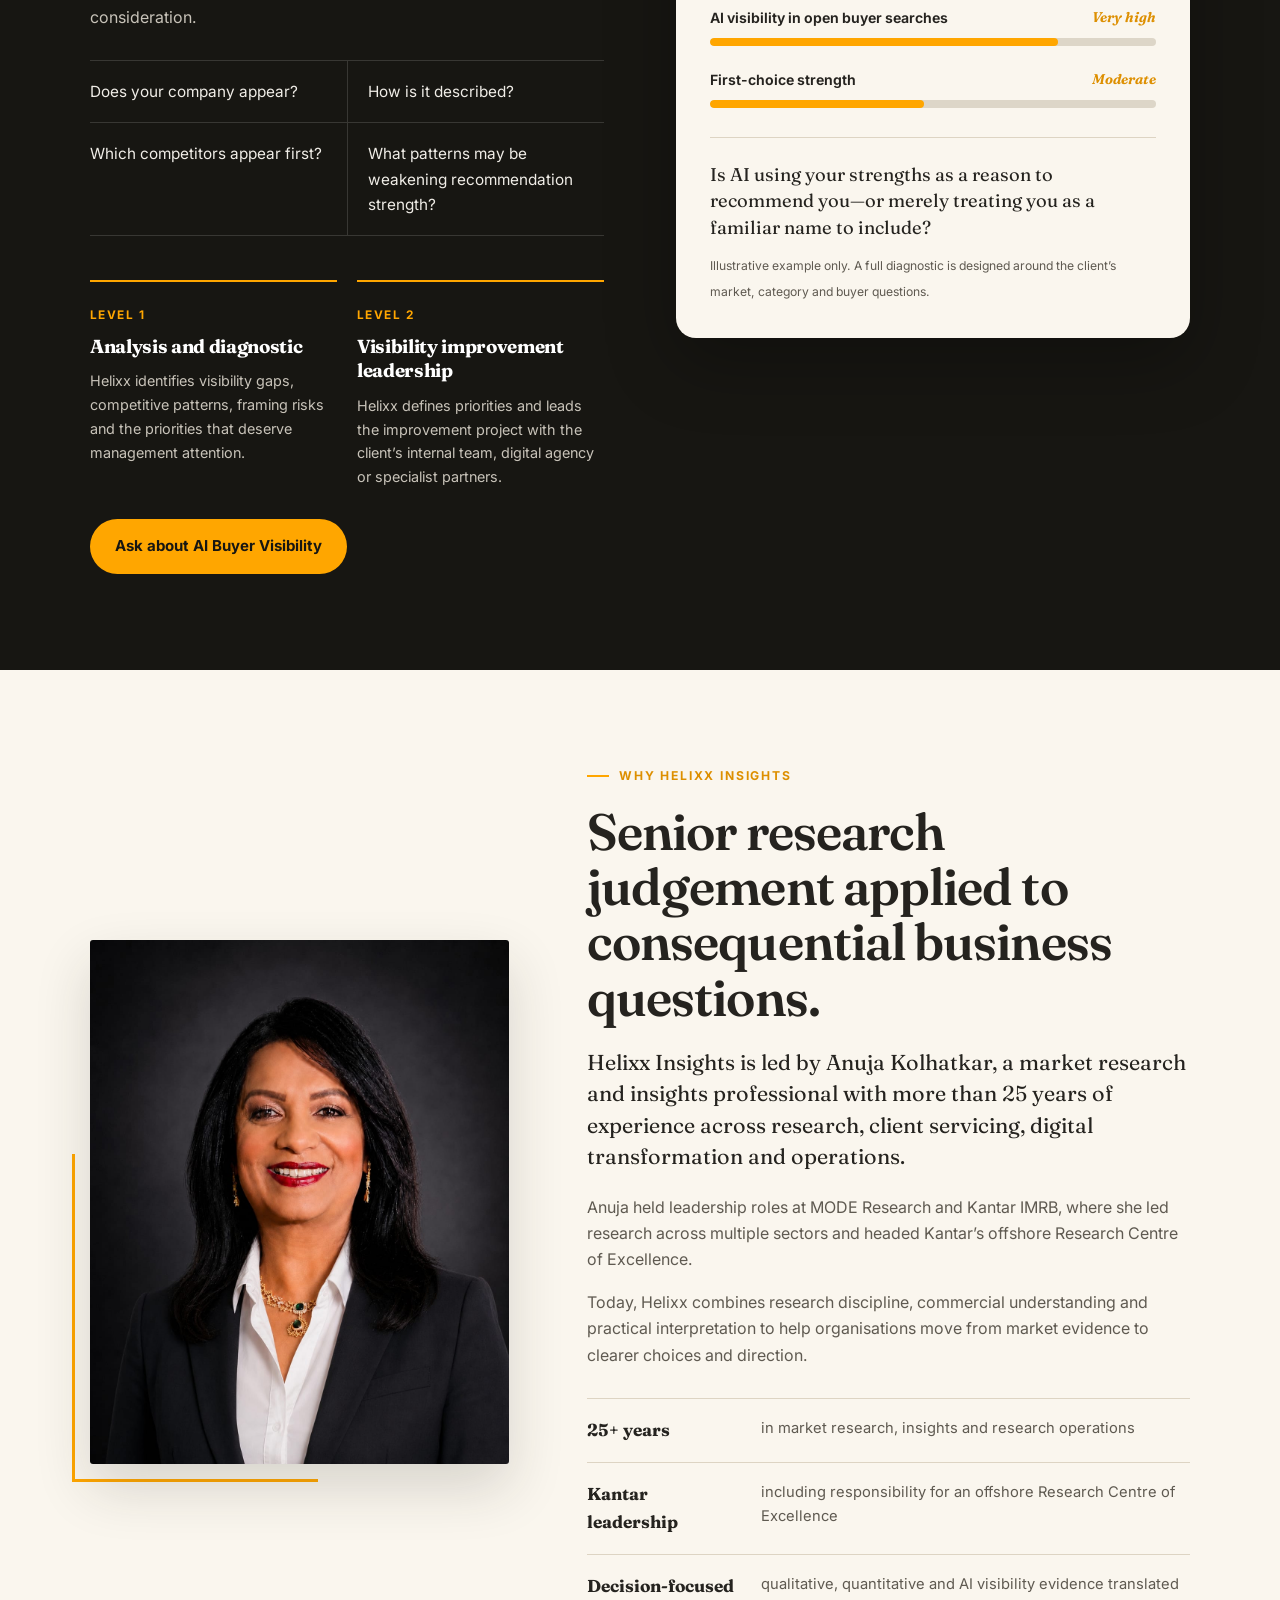
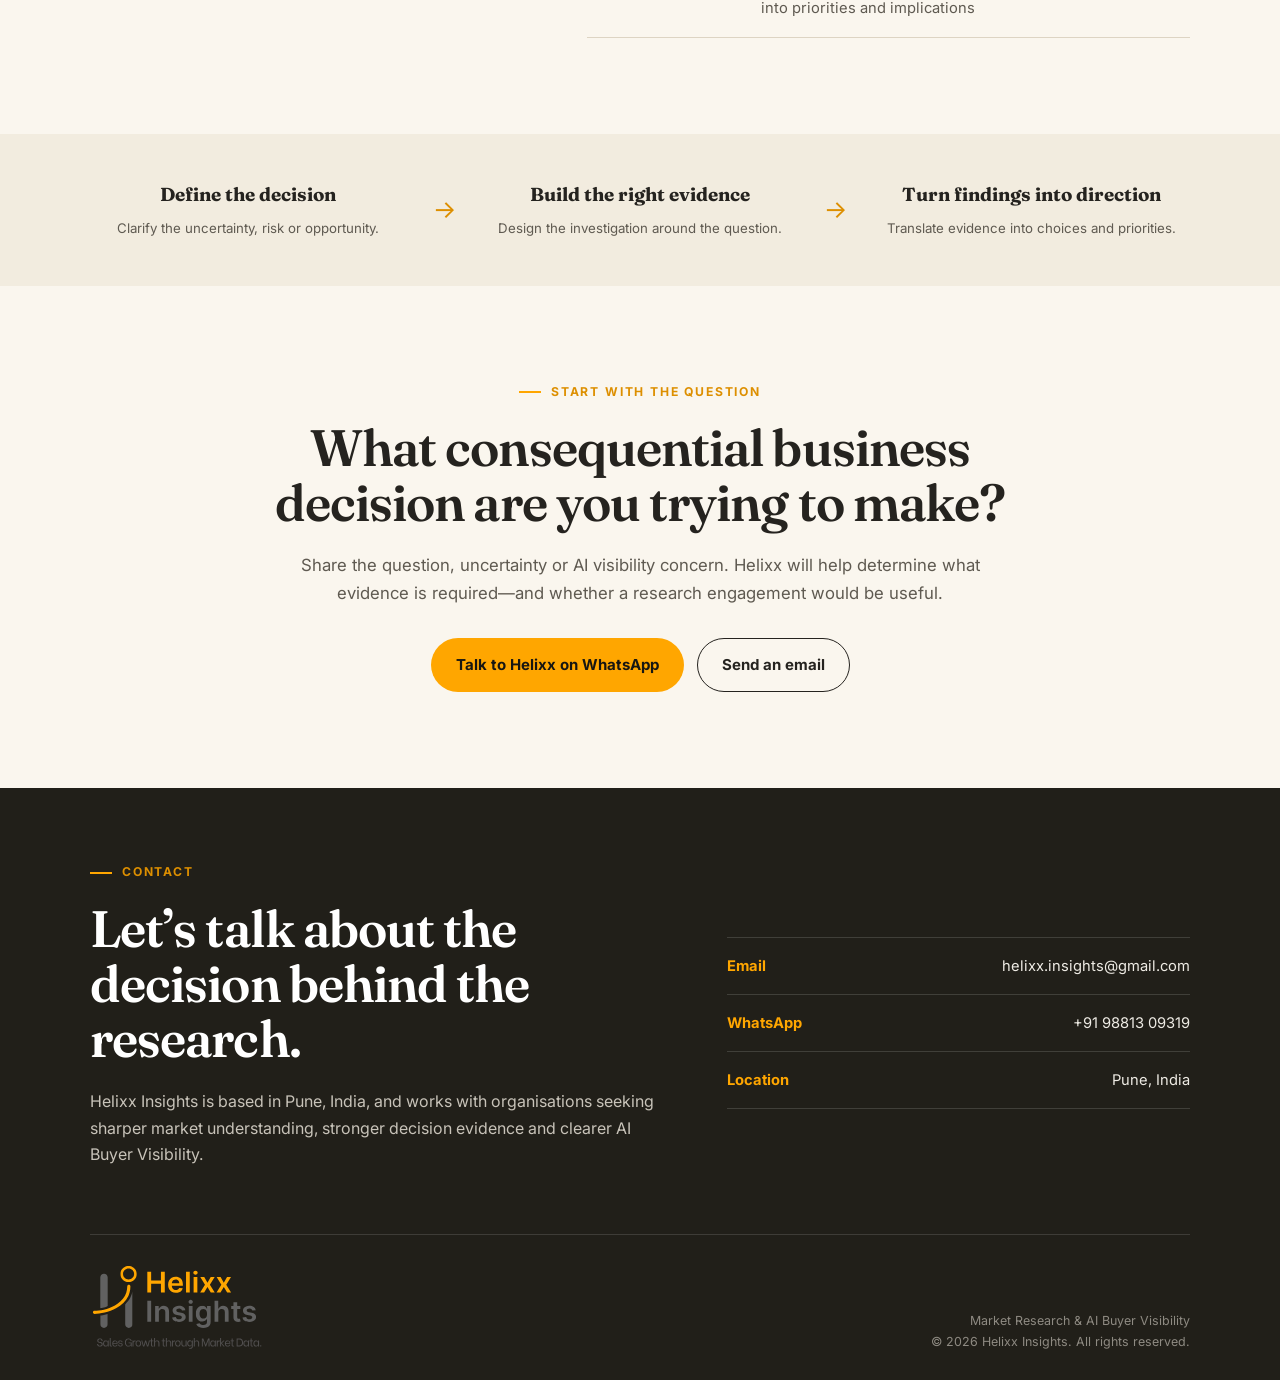
==== commit e9ca18f6: "Update print statement from 'Hello' to 'Goodbye'" ====
--- a/index.html
+++ b/index.html
@@ -1,279 +1,565 @@
 <!DOCTYPE html>
+
 <html lang="en">
 <head>
-<meta charset="UTF-8">
-<meta name="viewport" content="width=device-width, initial-scale=1.0">
-<title>Helixx Insights — Market Research & AI Buyer Visibility</title>
-<meta name="description" content="Helixx Insights is an independent market research consultancy providing organisations with the evidence they need to make confident business decisions.">
-<link rel="icon" type="image/svg+xml" href="assets/logo-color.svg">
-<link rel="preconnect" href="https://fonts.googleapis.com">
-<link rel="preconnect" href="https://fonts.gstatic.com" crossorigin>
-<link href="https://fonts.googleapis.com/css2?family=Fraunces:wght@500;600;700&family=Inter:wght@400;500;600;700&display=swap" rel="stylesheet">
-<link rel="stylesheet" href="styles.css">
-</head>
+<meta charset="utf-8"/>
+<meta content="width=device-width, initial-scale=1, viewport-fit=cover" name="viewport"/>
+<title>Helixx Insights — Market Research &amp; AI Buyer Visibility</title>
+<meta content="Helixx Insights helps leaders answer consequential business questions through market research, competitive intelligence and AI Buyer Visibility." name="description"/>
+<meta content="#171612" name="theme-color"/>
+<link href="[data-uri]" rel="icon" type="image/svg+xml"/>
+<link href="https://fonts.googleapis.com" rel="preconnect"/>
+<link crossorigin="" href="https://fonts.gstatic.com" rel="preconnect"/>
+<link href="https://fonts.googleapis.com/css2?family=Fraunces:opsz,wght@9..144,500;9..144,600;9..144,700&amp;family=Inter:wght@400;500;600;700&amp;display=swap" rel="stylesheet"/>
+<style>
+    :root{
+      --cream:#faf6ee;
+      --cream-2:#f2ecdf;
+      --ink:#25231f;
+      --ink-soft:#5f5a51;
+      --dark:#171612;
+      --dark-2:#211f19;
+      --orange:#ffa600;
+      --orange-deep:#dd8f00;
+      --line:#ddd4c3;
+      --white:#fff;
+      --max:1160px;
+      --serif:'Fraunces',Georgia,serif;
+      --sans:'Inter',Arial,sans-serif;
+    }
+    *{box-sizing:border-box}
+    html{scroll-behavior:smooth}
+    body{margin:0;background:var(--cream);color:var(--ink);font-family:var(--sans);line-height:1.65;-webkit-font-smoothing:antialiased}
+    img{display:block;max-width:100%}
+    a{color:inherit;text-decoration:none}
+    button{font:inherit}
+    .wrap{max-width:var(--max);margin:0 auto;padding:0 30px}
+    .section{padding:96px 0}
+    .eyebrow{display:flex;align-items:center;gap:10px;color:var(--orange-deep);font-size:.76rem;font-weight:700;letter-spacing:.15em;text-transform:uppercase;margin-bottom:18px}
+    .eyebrow:before{content:'';width:22px;height:2px;background:var(--orange)}
+    h1,h2,h3,p{margin-top:0}
+    h1,h2,h3{font-family:var(--serif);letter-spacing:-.018em}
+    h1{font-size:clamp(2.65rem,5.7vw,5.25rem);line-height:1.02;margin-bottom:24px;font-weight:600}
+    h2{font-size:clamp(2rem,4vw,3.55rem);line-height:1.08;margin-bottom:22px;font-weight:600}
+    h3{font-size:1.35rem;line-height:1.3;margin-bottom:10px}
+    p{color:var(--ink-soft);margin-bottom:1em}
+    .lead{font-size:1.13rem;max-width:690px}
+    .btn{display:inline-flex;align-items:center;justify-content:center;gap:9px;padding:14px 24px;border-radius:999px;font-size:.94rem;font-weight:700;border:1.5px solid transparent;transition:.18s ease}
+    .btn:hover{transform:translateY(-2px)}
+    .btn-primary{background:var(--orange);color:var(--dark)}
+    .btn-primary:hover{background:var(--orange-deep);box-shadow:0 12px 28px rgba(255,166,0,.28)}
+    .btn-outline{border-color:var(--ink);color:var(--ink)}
+    .btn-outline:hover{background:var(--ink);color:var(--white)}
+    .btn-light{border-color:rgba(255,255,255,.45);color:var(--white)}
+    .btn-light:hover{background:var(--white);color:var(--dark)}
+    .cta-row{display:flex;gap:13px;flex-wrap:wrap;margin-top:30px}
+
+    /* Header */
+    .site-header{position:sticky;top:0;z-index:100;background:rgba(250,246,238,.93);backdrop-filter:blur(12px);border-bottom:1px solid rgba(221,212,195,.7)}
+    .nav{min-height:84px;display:flex;align-items:center;justify-content:space-between;gap:28px}
+    .brand{display:flex;flex-direction:column;align-items:flex-start;line-height:1}
+    .brand img{width:148px;height:auto}
+    .brand-tagline{font-size:.64rem;letter-spacing:.07em;color:var(--ink-soft);margin-top:5px;font-weight:600;white-space:nowrap}
+    .nav-links{display:flex;align-items:center;gap:29px}
+    .nav-links a{font-size:.87rem;font-weight:650;color:var(--ink-soft)}
+    .nav-links a:hover{color:var(--orange-deep)}
+    .menu-btn{display:none;border:0;background:transparent;padding:8px;cursor:pointer}
+    .menu-btn span{display:block;width:24px;height:2px;background:var(--ink);margin:5px 0}
+
+    /* Hero */
+    .hero{padding:95px 0 98px}
+    .hero-grid{display:grid;grid-template-columns:1.16fr .84fr;gap:78px;align-items:center}
+    .hero h1 em{font-style:normal;color:var(--orange-deep)}
+    .hero-copy .lead{font-size:1.15rem}
+    .hero-note{font-size:.92rem;margin-top:20px;padding-left:15px;border-left:2px solid var(--orange);max-width:620px}
+    .decision-map{position:relative;min-height:470px;display:grid;place-items:center}
+    .decision-map:before{content:'';position:absolute;width:355px;height:355px;border-radius:50%;border:1px solid var(--line);background:radial-gradient(circle at center,rgba(255,166,0,.11),rgba(255,166,0,0) 64%)}
+    .decision-core{position:relative;z-index:3;width:172px;height:172px;border-radius:50%;background:var(--dark);color:var(--white);display:grid;place-items:center;text-align:center;padding:24px;box-shadow:0 22px 50px rgba(23,22,18,.18)}
+    .decision-core strong{font-family:var(--serif);font-size:1.4rem;line-height:1.15}
+    .decision-node{position:absolute;z-index:4;background:var(--cream);border-top:2px solid var(--orange);padding:12px 15px;width:145px;box-shadow:0 10px 30px rgba(37,35,31,.08)}
+    .decision-node strong{font-size:.82rem;display:block;margin-bottom:3px}
+    .decision-node span{font-size:.73rem;color:var(--ink-soft);line-height:1.35;display:block}
+    .node-1{top:12px;left:50%;transform:translateX(-50%)}
+    .node-2{right:0;top:50%;transform:translateY(-50%)}
+    .node-3{bottom:12px;left:50%;transform:translateX(-50%)}
+    .node-4{left:0;top:50%;transform:translateY(-50%)}
+
+    /* How Helixx thinks */
+    .thinking{background:var(--dark);color:var(--white)}
+    .thinking-grid{display:grid;grid-template-columns:.85fr 1.15fr;gap:86px;align-items:start}
+    .thinking h2,.thinking h3{color:var(--white)}
+    .thinking p{color:#c8c3b9}
+    .thinking-question{font-family:var(--serif);font-size:clamp(2rem,4vw,3.45rem);line-height:1.12;color:var(--white);padding-left:27px;border-left:4px solid var(--orange);margin:4px 0 30px}
+    .evidence-line{margin-top:28px;padding-top:23px;border-top:1px solid rgba(255,255,255,.14);font-size:.9rem;color:#aaa59c}
+    .evidence-line strong{color:var(--orange);font-weight:700}
+
+    /* Questions */
+    .questions-head{display:grid;grid-template-columns:.85fr 1.15fr;gap:70px;align-items:end;margin-bottom:42px}
+    .questions-head p{font-size:1.05rem;margin-bottom:4px}
+    .question-list{border-top:1px solid var(--line)}
+    .question-row{display:grid;grid-template-columns:56px 1fr 280px;gap:24px;align-items:center;padding:27px 0;border-bottom:1px solid var(--line)}
+    .question-num{font-family:var(--serif);font-size:1.05rem;color:var(--orange-deep)}
+    .question-row h3{font-size:clamp(1.35rem,2.3vw,2rem);margin:0}
+    .question-row p{font-size:.91rem;margin:0}
+    .method-note{margin-top:28px;font-size:.9rem;color:var(--ink-soft)}
+
+    /* AI section */
+    .ai{background:var(--dark);color:var(--white);overflow:hidden}
+    .ai-grid{display:grid;grid-template-columns:1fr 1fr;gap:72px;align-items:center}
+    .ai h2,.ai h3{color:var(--white)}
+    .ai p{color:#c8c3b9}
+    .ai-questions{display:grid;grid-template-columns:1fr 1fr;gap:0;margin:30px 0;border-top:1px solid rgba(255,255,255,.14)}
+    .ai-q{padding:18px 0;border-bottom:1px solid rgba(255,255,255,.14);font-size:.96rem;color:#f0ede7}
+    .ai-q:nth-child(odd){padding-right:20px}
+    .ai-q:nth-child(even){padding-left:20px;border-left:1px solid rgba(255,255,255,.14)}
+    .signal{background:var(--cream);color:var(--ink);padding:34px;border-radius:20px;box-shadow:0 24px 70px rgba(0,0,0,.28)}
+    .signal .eyebrow{margin-bottom:10px}
+    .signal h3{color:var(--ink);font-size:1.5rem;margin-bottom:26px}
+    .metric{margin-bottom:22px}
+    .metric-line{display:flex;justify-content:space-between;gap:15px;font-size:.88rem;font-weight:650;margin-bottom:9px}
+    .metric-line em{font-family:var(--serif);color:var(--orange-deep);font-style:italic}
+    .track{height:8px;background:#ddd6c8;border-radius:999px;overflow:hidden}
+    .fill{height:100%;background:var(--orange);border-radius:999px}
+    .signal-quote{font-family:var(--serif);font-size:1.15rem;line-height:1.42;margin:29px 0 10px;padding-top:24px;border-top:1px solid var(--line);color:var(--ink)}
+    .signal small{color:var(--ink-soft);font-size:.76rem}
+    .service-levels{display:grid;grid-template-columns:1fr 1fr;gap:20px;margin-top:44px}
+    .service-level{padding-top:18px;border-top:2px solid var(--orange)}
+    .service-level span{font-size:.74rem;color:var(--orange);font-weight:700;letter-spacing:.12em;text-transform:uppercase}
+    .service-level h3{font-size:1.18rem;margin-top:8px}
+    .service-level p{font-size:.9rem;margin-bottom:0}
+
+    /* About */
+    .about-grid{display:grid;grid-template-columns:.82fr 1.18fr;gap:78px;align-items:center}
+    .portrait-wrap{position:relative}
+    .portrait-wrap:after{content:'';position:absolute;left:-18px;bottom:-18px;width:58%;height:62%;border-left:3px solid var(--orange);border-bottom:3px solid var(--orange);z-index:0}
+    .portrait{position:relative;z-index:1;border-radius:3px;overflow:hidden;box-shadow:0 24px 55px rgba(37,35,31,.16)}
+    .portrait img{width:100%;aspect-ratio:4/5;object-fit:cover;object-position:center 22%}
+    .about-copy .lead{font-family:var(--serif);font-size:1.35rem;color:var(--ink);line-height:1.45}
+    .credential-list{margin-top:30px;border-top:1px solid var(--line)}
+    .credential{display:grid;grid-template-columns:150px 1fr;gap:24px;padding:17px 0;border-bottom:1px solid var(--line)}
+    .credential strong{font-family:var(--serif);font-size:1.08rem}
+    .credential span{color:var(--ink-soft);font-size:.92rem}
+
+    /* Process strip */
+    .process-strip{background:var(--cream-2);padding:45px 0}
+    .process-row{display:grid;grid-template-columns:1fr auto 1fr auto 1fr;align-items:center;gap:26px}
+    .process-item{text-align:center}
+    .process-item strong{font-family:var(--serif);font-size:1.18rem;display:block;margin-bottom:4px}
+    .process-item span{font-size:.83rem;color:var(--ink-soft)}
+    .process-arrow{color:var(--orange-deep);font-size:1.55rem}
+
+    /* Final */
+    .final{text-align:center}
+    .final h2{max-width:850px;margin-left:auto;margin-right:auto}
+    .final p{max-width:680px;margin-left:auto;margin-right:auto;font-size:1.05rem}
+    .final .cta-row{justify-content:center}
+
+    /* Footer */
+    .contact{background:var(--dark-2);color:var(--white);padding:74px 0 28px}
+    .contact-grid{display:grid;grid-template-columns:1.1fr .9fr;gap:70px;padding-bottom:50px;border-bottom:1px solid rgba(255,255,255,.13)}
+    .contact h2{color:var(--white)}
+    .contact p{color:#c8c3b9}
+    .contact-links{display:grid;gap:0;align-self:center;border-top:1px solid rgba(255,255,255,.14)}
+    .contact-link{display:flex;justify-content:space-between;gap:20px;padding:16px 0;border-bottom:1px solid rgba(255,255,255,.14);color:#eeebe4;font-size:.92rem}
+    .contact-link span:first-child{color:var(--orange);font-weight:700}
+    .footer-row{display:flex;align-items:flex-end;justify-content:space-between;gap:30px;padding-top:28px}
+    .footer-brand img{width:148px}
+    .footer-brand .brand-tagline{color:#aaa59c}
+    .copyright{font-size:.78rem;color:#8e8a82;text-align:right}
+
+    @media(max-width:940px){
+      .nav-links{position:fixed;top:84px;left:0;right:0;background:var(--cream);display:flex;flex-direction:column;align-items:flex-start;padding:25px 30px 30px;gap:18px;border-bottom:1px solid var(--line);transform:translateY(-130%);transition:.24s ease;z-index:90}
+      .nav-links.open{transform:translateY(0)}
+      .menu-btn{display:block}
+      .nav-links .btn{width:100%}
+      .hero-grid,.thinking-grid,.questions-head,.ai-grid,.about-grid,.contact-grid{grid-template-columns:1fr;gap:48px}
+      .hero{padding-top:72px}
+      .decision-map{min-height:420px;max-width:540px;margin:0 auto;width:100%}
+      .question-row{grid-template-columns:45px 1fr}
+      .question-row p{grid-column:2}
+    }
+    @media(max-width:650px){
+      .wrap{padding:0 20px}
+      .section{padding:68px 0}
+      .nav{min-height:78px}
+      .brand img{width:132px}
+      .brand-tagline{font-size:.58rem;letter-spacing:.04em}
+      .nav-links{top:78px;padding-left:20px;padding-right:20px}
+      .hero{padding:58px 0 68px}
+      .hero-grid{gap:36px}
+      h1{font-size:clamp(2.55rem,13vw,3.6rem)}
+      .hero-copy .lead{font-size:1.02rem}
+      .decision-map{min-height:345px;transform:scale(.9);margin:-15px auto}
+      .decision-map:before{width:275px;height:275px}
+      .decision-core{width:138px;height:138px;padding:18px}
+      .decision-core strong{font-size:1.15rem}
+      .decision-node{width:118px;padding:9px 10px}
+      .decision-node span{font-size:.64rem}
+      .thinking-question{font-size:2rem;padding-left:19px}
+      .question-row{grid-template-columns:34px 1fr;gap:12px;padding:23px 0}
+      .question-row h3{font-size:1.38rem}
+      .ai-questions{grid-template-columns:1fr}
+      .ai-q,.ai-q:nth-child(odd),.ai-q:nth-child(even){padding:15px 0;border-left:0}
+      .service-levels{grid-template-columns:1fr}
+      .signal{padding:26px 22px}
+      .credential{grid-template-columns:1fr;gap:4px}
+      .process-row{grid-template-columns:1fr;gap:13px}
+      .process-arrow{transform:rotate(90deg)}
+      .cta-row{flex-direction:column}
+      .btn{width:100%}
+      .footer-row{flex-direction:column;align-items:flex-start}
+      .copyright{text-align:left}
+    }
+  </style>
+<style>
+/* ===== Cross-device responsive hardening ===== */
+html{
+  -webkit-text-size-adjust:100%;
+  text-size-adjust:100%;
+  overflow-x:hidden;
+}
+body{
+  overflow-x:hidden;
+  min-width:0;
+}
+img,svg{height:auto}
+.wrap,
+.hero-grid > *,
+.thinking-grid > *,
+.questions-head > *,
+.ai-grid > *,
+.about-grid > *,
+.contact-grid > *{
+  min-width:0;
+}
+section[id]{scroll-margin-top:105px}
+button,a{-webkit-tap-highlight-color:transparent}
+.btn,.menu-btn{min-height:44px}
+.contact-link span:last-child{overflow-wrap:anywhere;word-break:break-word}
+
+/* The supplied SVG includes the line “Sales Growth through Market Data”.
+   Its viewBox is now cropped, so no duplicate text or empty square canvas appears. */
+.brand img{width:174px;max-width:42vw;aspect-ratio:1300/670;object-fit:contain}
+.footer-brand img{width:174px;max-width:52vw}
+.nav{min-height:94px;padding-top:10px;padding-bottom:10px}
+
+/* Slightly earlier layout transition prevents cramped two-column compositions
+   on iPad landscape, small laptops and split-screen windows. */
+@media (max-width:1080px){
+  .hero-grid{grid-template-columns:1fr;gap:48px}
+  .hero-copy{max-width:820px}
+  .decision-map{width:min(100%,610px);min-height:500px;margin:0 auto}
+}
+
+@media (max-width:940px){
+  .site-header{padding-top:env(safe-area-inset-top)}
+  .nav-links{top:calc(94px + env(safe-area-inset-top))}
+  .thinking-grid,.questions-head,.ai-grid,.about-grid,.contact-grid{gap:42px}
+  .portrait-wrap{width:min(100%,560px);margin:0 auto}
+  .about-copy{max-width:760px}
+}
+
+/* Tablet */
+@media (min-width:701px) and (max-width:940px){
+  .wrap{padding-left:28px;padding-right:28px}
+  .section{padding:82px 0}
+  .hero{padding:68px 0 78px}
+  h1{font-size:clamp(3rem,8vw,4.7rem)}
+  .decision-map{min-height:470px;width:min(100%,580px)}
+  .decision-map:before{width:350px;height:350px}
+  .question-row{grid-template-columns:46px minmax(0,1fr) 235px}
+  .question-row p{grid-column:auto}
+  .process-row{gap:18px}
+}
+
+/* Mobile: replace the radial diagram with a stable content grid. Absolute
+   positioning and transform scaling were the cause of the iPhone overlap. */
+@media (max-width:700px){
+  .site-header{
+    position:relative;
+    background:var(--cream);
+    backdrop-filter:none;
+    -webkit-backdrop-filter:none;
+  }
+  .nav{
+    min-height:86px;
+    padding-top:8px;
+    padding-bottom:8px;
+  }
+  .brand img{width:148px;max-width:58vw}
+  .nav-links{top:calc(86px + env(safe-area-inset-top))}
+
+  .wrap{padding-left:max(20px,env(safe-area-inset-left));padding-right:max(20px,env(safe-area-inset-right))}
+  .section{padding:64px 0}
+  .hero{padding:46px 0 62px}
+  .hero-grid{gap:34px}
+  h1{font-size:clamp(2.28rem,11.5vw,3.35rem);line-height:1.04;overflow-wrap:normal}
+  h2{font-size:clamp(2rem,9.3vw,2.8rem)}
+  .lead,.hero-copy .lead{font-size:1rem}
+  .hero-note{font-size:.88rem}
+
+  .decision-map{
+    position:relative;
+    display:grid;
+    grid-template-columns:repeat(2,minmax(0,1fr));
+    gap:12px;
+    width:100%;
+    max-width:none;
+    min-height:0;
+    margin:0;
+    transform:none;
+    place-items:stretch;
+  }
+  .decision-map:before{display:none}
+  .decision-core,
+  .decision-node,
+  .node-1,.node-2,.node-3,.node-4{
+    position:static;
+    inset:auto;
+    transform:none;
+  }
+  .decision-core{
+    order:-1;
+    grid-column:1 / -1;
+    width:100%;
+    height:auto;
+    min-height:118px;
+    border-radius:18px;
+    padding:24px 28px;
+  }
+  .decision-core strong{font-size:1.36rem;max-width:280px}
+  .decision-node{
+    width:auto;
+    min-width:0;
+    min-height:118px;
+    padding:15px 16px 16px;
+    border:1px solid var(--line);
+    border-top:3px solid var(--orange);
+    box-shadow:none;
+  }
+  .decision-node strong{font-size:.93rem;margin-bottom:6px}
+  .decision-node span{font-size:.76rem;line-height:1.42}
+
+  .thinking-question{font-size:clamp(1.85rem,8.6vw,2.45rem)}
+  .question-row{grid-template-columns:32px minmax(0,1fr);gap:12px}
+  .question-row h3{font-size:clamp(1.3rem,6.3vw,1.65rem)}
+  .question-row p{grid-column:2}
+
+  .ai-grid{gap:38px}
+  .service-levels{gap:26px}
+  .signal{border-radius:16px;padding:25px 20px}
+  .metric-line{align-items:flex-start;flex-wrap:wrap;line-height:1.35}
+  .metric-line span{max-width:72%}
+  .metric-line em{margin-left:auto}
+
+  .portrait-wrap:after{left:-10px;bottom:-10px}
+  .credential{padding:15px 0}
+  .process-strip{padding:38px 0}
+  .process-row{gap:10px}
+  .process-arrow{line-height:1}
+
+  .contact{padding-top:62px}
+  .contact-grid{gap:34px}
+  .contact-link{align-items:flex-start}
+  .footer-brand img{width:158px;max-width:62vw}
+  .footer-row{gap:22px}
+}
+
+/* Narrow phones: single-column evidence cards and vertically stacked contacts. */
+@media (max-width:370px){
+  .wrap{padding-left:16px;padding-right:16px}
+  .brand img{width:136px;max-width:62vw}
+  h1{font-size:2.22rem}
+  .decision-map{grid-template-columns:1fr}
+  .decision-core{grid-column:1;min-height:110px;padding:22px}
+  .decision-node{min-height:auto}
+  .contact-link{flex-direction:column;gap:4px}
+  .contact-link span:last-child{text-align:left}
+  .btn{padding-left:18px;padding-right:18px}
+}
+
+/* Very wide desktop: cap line lengths and give the visual room without inflating text. */
+@media (min-width:1440px){
+  :root{--max:1220px}
+  .hero-grid{grid-template-columns:1.12fr .88fr;gap:92px}
+}
+
+@media (prefers-reduced-motion:reduce){
+  html{scroll-behavior:auto}
+  *,*::before,*::after{transition:none!important;animation:none!important}
+}
+</style></head>
 <body>
-
-<header class="site-header" id="siteHeader">
-  <nav class="nav">
-    <a href="#home" class="nav-logo"><img src="assets/logo-color.svg" alt="Helixx Insights"></a>
-    <ul class="nav-links" id="navLinks">
-      <li><a href="#services">Services</a></li>
-      <li><a href="#approach">Approach</a></li>
-      <li><a href="#ai-visibility">AI Visibility</a></li>
-      <li><a href="#about">About</a></li>
-      <li><a href="#contact">Contact</a></li>
-    </ul>
-    <div class="nav-cta">
-      <a href="#contact" class="btn btn-outline">Schedule a conversation</a>
-      <button class="nav-toggle" id="navToggle" aria-label="Toggle menu"><span></span><span></span><span></span></button>
-    </div>
-  </nav>
+<header class="site-header">
+<div class="wrap nav">
+<a aria-label="Helixx Insights home" class="brand" href="#home">
+<img alt="Helixx Insights" decoding="async" height="670" src="[data-uri]" width="1300"/>
+
+</a>
+<button aria-expanded="false" aria-label="Open menu" class="menu-btn" id="menuBtn"><span></span><span></span><span></span></button>
+<nav class="nav-links" id="navLinks">
+<a href="#thinking">How Helixx Thinks</a>
+<a href="#questions">Questions We Answer</a>
+<a href="#ai-visibility">AI Buyer Visibility</a>
+<a href="#about">About Anuja</a>
+<a class="btn btn-primary" href="https://wa.me/919881309319?text=Hello%20Anuja%2C%20I%20would%20like%20to%20discuss%20a%20business%20question%20with%20Helixx%20Insights." rel="noopener" target="_blank">Talk on WhatsApp</a>
+</nav>
+</div>
 </header>
-
-<main>
-  <!-- HERO -->
-  <section class="hero section-pad" id="home">
-    <div class="wrap">
-      <div class="eyebrow center">Market Research • Strategic Insights • AI Buyer Visibility</div>
-      <h1>Independent evidence for confident business decisions</h1>
-      <div class="hero-lead">
-        <p>Helixx Insights is an independent market research consultancy providing organisations with the evidence they need to make confident business decisions.</p>
-        <p>We combine rigorous market research with AI Buyer Visibility analysis to help organisations understand customer needs, competitive dynamics, market opportunities and brand performance. We also assess how businesses are represented across AI platforms, providing early insight into a rapidly evolving channel of customer discovery.</p>
-        <p>Our objective is simple: to deliver independent, actionable insights that reduce uncertainty and support better strategic decisions.</p>
-      </div>
-      <div class="cta-row">
-        <a href="https://wa.me/919881309319" target="_blank" rel="noopener" class="btn btn-primary">Talk to Helixx on WhatsApp</a>
-        <a href="#contact" class="btn btn-outline">Schedule a conversation</a>
-      </div>
-    </div>
-  </section>
-
-  <!-- SERVICES -->
-  <section class="section-pad" id="services">
-    <div class="wrap">
-      <div class="section-head">
-        <div class="eyebrow center">What we do</div>
-        <h2>Our Research &amp; Insight Services</h2>
-      </div>
-      <div class="services-grid">
-        <div class="service-card">
-          <h3>Market &amp; Growth Research</h3>
-          <ul>
-            <li>Market Assessment</li>
-            <li>Opportunity Studies</li>
-            <li>Competitive Intelligence</li>
-            <li>Industry Analysis</li>
-          </ul>
-        </div>
-        <div class="service-card">
-          <h3>Customer &amp; Brand Research</h3>
-          <ul>
-            <li>Customer Insights</li>
-            <li>Segmentation</li>
-            <li>Brand Health</li>
-            <li>Communication &amp; Concept Testing</li>
-          </ul>
-        </div>
-        <div class="service-card">
-          <h3>AI &amp; Digital Visibility Research</h3>
-          <ul>
-            <li>AI Buyer Visibility</li>
-            <li>AI Recommendation Analysis</li>
-            <li>Competitive AI Benchmarking</li>
-            <li>AI Presence Monitoring</li>
-          </ul>
-        </div>
-      </div>
-      <p class="services-note">Whether your objective is to understand customers, evaluate opportunities, strengthen your brand or improve visibility across AI platforms, Helixx Insights delivers research that supports informed business decisions.</p>
-    </div>
-  </section>
-
-  <!-- APPROACH -->
-  <section class="approach section-pad" id="approach">
-    <div class="wrap approach-grid">
-      <div class="approach-text">
-        <div class="eyebrow">How we work</div>
-        <h2>Our Research Approach</h2>
-        <p class="lede">Better decisions begin with better questions.</p>
-        <p>At Helixx Insights, every engagement starts by understanding the decision our client needs to make.</p>
-        <p>We design every study around the business question, ensuring that the insights generated are relevant, reliable and actionable.</p>
-        <p>Whether qualitative, quantitative or a combination of both, every methodology is selected to fit the objective.</p>
-        <p>We focus on decisions, not reports.</p>
-        <p>Our work doesn't end with presenting findings. We translate research into practical recommendations that support strategy, innovation and growth.</p>
-      </div>
-      <div class="checklist">
-        <h4>What clients can expect</h4>
-        <ul>
-          <li><span class="check-dot">✓</span> Research tailored to the business challenge</li>
-          <li><span class="check-dot">✓</span> Independent, objective insights</li>
-          <li><span class="check-dot">✓</span> Methodological rigour</li>
-          <li><span class="check-dot">✓</span> Actionable recommendations</li>
-          <li><span class="check-dot">✓</span> Clear communication of findings</li>
-        </ul>
-      </div>
-    </div>
-  </section>
-
-  <!-- AI PROVOCATION -->
-  <section class="ai-provoke section-pad">
-    <div class="wrap">
-      <div class="eyebrow center">The new discovery channel</div>
-      <h2>Your next customer may ask AI before they ask you</h2>
-      <p>Potential buyers are increasingly using AI platforms to decide:</p>
-      <ul class="ai-buyer-qs">
-        <li>which companies to consider</li>
-        <li>which providers appear trustworthy</li>
-        <li>which brands are most relevant</li>
-        <li>and which options should be avoided</li>
-      </ul>
-      <p>Most companies do not know what these systems are saying about them.</p>
-      <p>They may be strong in the real market but almost invisible in AI-generated recommendations.</p>
-      <p>They may be mentioned after competitors, described weakly, associated with outdated information or excluded from consideration entirely.</p>
-    </div>
-  </section>
-
-  <!-- AI BUYER VISIBILITY -->
-  <section class="ai-visibility section-pad" id="ai-visibility">
-    <div class="wrap">
-      <div class="section-head">
-        <div class="eyebrow center">Our diagnostic</div>
-        <h2>AI Buyer Visibility</h2>
-      </div>
-      <div class="ai-lead">
-        <p>AI Buyer Visibility examines whether, when and how your company appears when potential customers ask leading AI platforms for recommendations.</p>
-        <p>It helps answer four basic questions:</p>
-      </div>
-      <ul class="ai-questions">
-        <li>Does your company appear?</li>
-        <li>How is it described?</li>
-        <li>Which competitors are recommended instead?</li>
-        <li>What may be limiting your visibility?</li>
-      </ul>
-      <div class="steps">
-        <div class="step-card">
-          <div class="step-num">1</div>
-          <h3>Step 1 — Analysis and diagnostic</h3>
-          <p>Helixx conducts a structured analysis of your current AI Buyer Visibility and identifies the most important visibility gaps, competitive patterns and potential risks.</p>
-          <p>You receive a clear diagnosis of where your company currently stands and what deserves attention.</p>
-        </div>
-        <div class="step-card">
-          <div class="step-num">2</div>
-          <h3>Step 2 — Visibility improvement</h3>
-          <p>Where required, Helixx can lead the project of improving your AI Buyer Visibility.</p>
-          <p>Helixx defines the priorities, coordinates the work and supports execution together with your internal marketing team, digital agency or selected specialist partners.</p>
-        </div>
-      </div>
-      <div class="ai-cta">
-        <a href="#contact" class="btn btn-primary">Ask about your AI Buyer Visibility</a>
-      </div>
-    </div>
-  </section>
-
-  <!-- ABOUT -->
-  <section class="section-pad" id="about">
-    <div class="wrap">
-      <div class="about-grid">
-        <div>
-          <div class="about-photo">
-            <img src="assets/anuja.jpg" alt="Anuja Kolhatkar, Helixx Insights">
-          </div>
-          <div class="about-name">Anuja Kolhatkar</div>
-          <div class="about-role">Founder, Helixx Insights</div>
-        </div>
-        <div class="about-text">
-          <div class="eyebrow">Who we are</div>
-          <h2>About Helixx Insights</h2>
-          <p>Helixx Insights is led by Anuja Kolhatkar, a market research and insights professional with more than 25 years of experience across research, client servicing, digital transformation and operations. Her career includes leadership roles at MODE Research (now Kantar) and Kantar IMRB, where she led research across multiple sectors and headed Kantar's offshore Research Centre of Excellence.</p>
-          <p>Today, Helixx partners with organisations across FMCG, consumer durables, financial services, education and sustainability, delivering research that helps clients understand customers, evaluate markets, strengthen brands and identify opportunities for growth. Our expertise spans qualitative and quantitative research, market assessment, consumer segmentation, brand health, brand positioning, concept evaluation and communication testing.</p>
-        </div>
-      </div>
-
-      <div class="differentiators">
-        <div class="diff-card">
-          <h4>Deep Research Expertise</h4>
-          <p>More than two decades of experience designing and delivering research that supports strategic business decisions.</p>
-        </div>
-        <div class="diff-card">
-          <h4>Cross-Industry Experience</h4>
-          <p>Extensive experience across FMCG, consumer products, automotive, financial services, education, technology, retail and sustainability.</p>
-        </div>
-        <div class="diff-card">
-          <h4>Research That Delivers Impact</h4>
-          <p>Our work has supported market entry decisions, brand positioning, customer journey optimisation, communication strategy, product development and thought leadership initiatives across diverse sectors.</p>
-        </div>
-      </div>
-    </div>
-  </section>
-
-  <!-- ENGAGEMENT -->
-  <section class="engagement section-pad">
-    <div class="wrap">
-      <div class="section-head">
-        <div class="eyebrow center">Getting started</div>
-        <h2>How an engagement begins</h2>
-      </div>
-      <div class="engage-grid">
-        <div class="engage-card">
-          <div class="step-num">1</div>
-          <h3>Define the decision</h3>
-          <p>We begin with the business question, uncertainty or opportunity you need to understand.</p>
-        </div>
-        <div class="engage-card">
-          <div class="step-num">2</div>
-          <h3>Investigate the market</h3>
-          <p>Helixx designs and conducts the appropriate research or visibility analysis.</p>
-        </div>
-        <div class="engage-card">
-          <div class="step-num">3</div>
-          <h3>Turn findings into direction</h3>
-          <p>The results are interpreted, prioritized and converted into clear implications for decision and action.</p>
-        </div>
-      </div>
-    </div>
-  </section>
-
-  <!-- FINAL CTA -->
-  <section class="section-pad final-cta">
-    <div class="wrap">
-      <h2>Make the decision with a clearer view</h2>
-      <p>Before you invest, expand, reposition or attempt to improve your visibility, make sure you are solving the right problem with the right evidence.</p>
-      <div class="cta-row">
-        <a href="https://wa.me/919881309319" target="_blank" rel="noopener" class="btn btn-primary">Talk to Helixx on WhatsApp</a>
-        <a href="#contact" class="btn btn-outline">Schedule a conversation</a>
-      </div>
-    </div>
-  </section>
+<main id="home">
+<section class="hero">
+<div class="wrap hero-grid">
+<div class="hero-copy">
+<div class="eyebrow">Research-led decision support</div>
+<h1>Know what your market is saying.<br/><em>Know what AI is saying about you.</em></h1>
+<p class="lead">Helixx Insights helps leaders answer consequential questions about markets, customers, competition, growth and the AI systems increasingly influencing buyer choice.</p>
+<p class="hero-note">We begin with the decision—not a predefined research methodology.</p>
+<div class="cta-row">
+<a class="btn btn-primary" href="https://wa.me/919881309319?text=Hello%20Anuja%2C%20I%20would%20like%20to%20discuss%20a%20business%20question%20with%20Helixx%20Insights." rel="noopener" target="_blank">Talk to Helixx on WhatsApp</a>
+<a class="btn btn-outline" href="mailto:helixx.insights@gmail.com?subject=Business%20question%20for%20Helixx%20Insights">Send an email</a>
+</div>
+</div>
+<div aria-label="Sources of evidence shaping a business decision" class="decision-map">
+<div class="decision-node node-1"><strong>Customers</strong><span>Needs, choices, hesitation and behaviour</span></div>
+<div class="decision-node node-2"><strong>Competition</strong><span>Positioning, strengths, gaps and movement</span></div>
+<div class="decision-node node-3"><strong>AI systems</strong><span>Visibility, framing and recommendation</span></div>
+<div class="decision-node node-4"><strong>Market</strong><span>Demand, opportunity, barriers and risk</span></div>
+<div class="decision-core"><strong>What decision are you trying to make?</strong></div>
+</div>
+</div>
+</section>
+<section class="section thinking" id="thinking">
+<div class="wrap thinking-grid">
+<div>
+<div class="eyebrow">How Helixx thinks</div>
+<h2>Good decisions begin with better questions.</h2>
+</div>
+<div>
+<div class="thinking-question">“What decision are you trying to make?”</div>
+<p class="lead">Most research engagements begin with a requested methodology. Helixx begins with the business decision and works backwards to determine what evidence is actually required.</p>
+<p>That evidence may come from customer conversations, quantitative research, market and competitor analysis, AI Buyer Visibility—or a deliberate combination of them.</p>
+<p>The client does not need another study. The client needs enough clarity to choose what to do next.</p>
+<div class="evidence-line"><strong>Decision first.</strong> Evidence second. Methodology follows.</div>
+</div>
+</div>
+</section>
+<section class="section" id="questions">
+<div class="wrap">
+<div class="questions-head">
+<div>
+<div class="eyebrow">Questions Helixx helps leaders answer</div>
+<h2>Business questions—not a catalogue of research methods.</h2>
+</div>
+<p>Helixx designs the research around the uncertainty, choice or opportunity management needs to understand.</p>
+</div>
+<div class="question-list">
+<div class="question-row"><div class="question-num">01</div><h3>Should we enter, expand in or prioritise this market?</h3><p>Assess demand, opportunity, competition, barriers and the conditions required for success.</p></div>
+<div class="question-row"><div class="question-num">02</div><h3>Where is the next credible growth opportunity?</h3><p>Identify meaningful segments, unmet needs and shifts worth acting on—not merely interesting data points.</p></div>
+<div class="question-row"><div class="question-num">03</div><h3>Why are customers choosing, hesitating or moving to competitors?</h3><p>Understand the decision logic behind behaviour, not only the behaviour itself.</p></div>
+<div class="question-row"><div class="question-num">04</div><h3>Is our positioning understood, relevant and believed?</h3><p>Test whether the market sees the value the organisation believes it is communicating.</p></div>
+<div class="question-row"><div class="question-num">05</div><h3>How are AI platforms presenting us when buyers ask for recommendations?</h3><p>Examine whether recognition becomes recommendation—and what the competitive framing reveals.</p></div>
+</div>
+<div class="method-note">The research design follows the question—not the other way around.</div>
+</div>
+</section>
+<section class="section ai" id="ai-visibility">
+<div class="wrap ai-grid">
+<div>
+<div class="eyebrow">AI Buyer Visibility</div>
+<h2>Your next customer may ask AI before they ask you.</h2>
+<p class="lead">Potential buyers are increasingly asking AI which companies to consider, which providers appear trustworthy and which options best fit their needs.</p>
+<p>A company can be well known in the real market and still be weakly framed, mentioned too late or absent from AI-generated consideration.</p>
+<div class="ai-questions">
+<div class="ai-q">Does your company appear?</div>
+<div class="ai-q">How is it described?</div>
+<div class="ai-q">Which competitors appear first?</div>
+<div class="ai-q">What patterns may be weakening recommendation strength?</div>
+</div>
+<div class="service-levels">
+<div class="service-level"><span>Level 1</span><h3>Analysis and diagnostic</h3><p>Helixx identifies visibility gaps, competitive patterns, framing risks and the priorities that deserve management attention.</p></div>
+<div class="service-level"><span>Level 2</span><h3>Visibility improvement leadership</h3><p>Helixx defines priorities and leads the improvement project with the client’s internal team, digital agency or specialist partners.</p></div>
+</div>
+<div class="cta-row"><a class="btn btn-primary" href="https://wa.me/919881309319?text=Hello%20Anuja%2C%20I%20would%20like%20to%20ask%20about%20AI%20Buyer%20Visibility." rel="noopener" target="_blank">Ask about AI Buyer Visibility</a></div>
+</div>
+<aside class="signal">
+<div class="eyebrow">Illustrative diagnostic signal</div>
+<h3>Visibility is not the same as trusted first choice.</h3>
+<div class="metric"><div class="metric-line"><span>AI visibility in open buyer searches</span><em>Very high</em></div><div class="track"><div class="fill" style="width:78%"></div></div></div>
+<div class="metric"><div class="metric-line"><span>First-choice strength</span><em>Moderate</em></div><div class="track"><div class="fill" style="width:48%"></div></div></div>
+<div class="signal-quote">Is AI using your strengths as a reason to recommend you—or merely treating you as a familiar name to include?</div>
+<small>Illustrative example only. A full diagnostic is designed around the client’s market, category and buyer questions.</small>
+</aside>
+</div>
+</section>
+<section class="section" id="about">
+<div class="wrap about-grid">
+<div class="portrait-wrap"><div class="portrait"><img alt="Anuja Kolhatkar, Founder of Helixx Insights" src="[data-uri]"/></div></div>
+<div class="about-copy">
+<div class="eyebrow">Why Helixx Insights</div>
+<h2>Senior research judgement applied to consequential business questions.</h2>
+<p class="lead">Helixx Insights is led by Anuja Kolhatkar, a market research and insights professional with more than 25 years of experience across research, client servicing, digital transformation and operations.</p>
+<p>Anuja held leadership roles at MODE Research and Kantar IMRB, where she led research across multiple sectors and headed Kantar’s offshore Research Centr